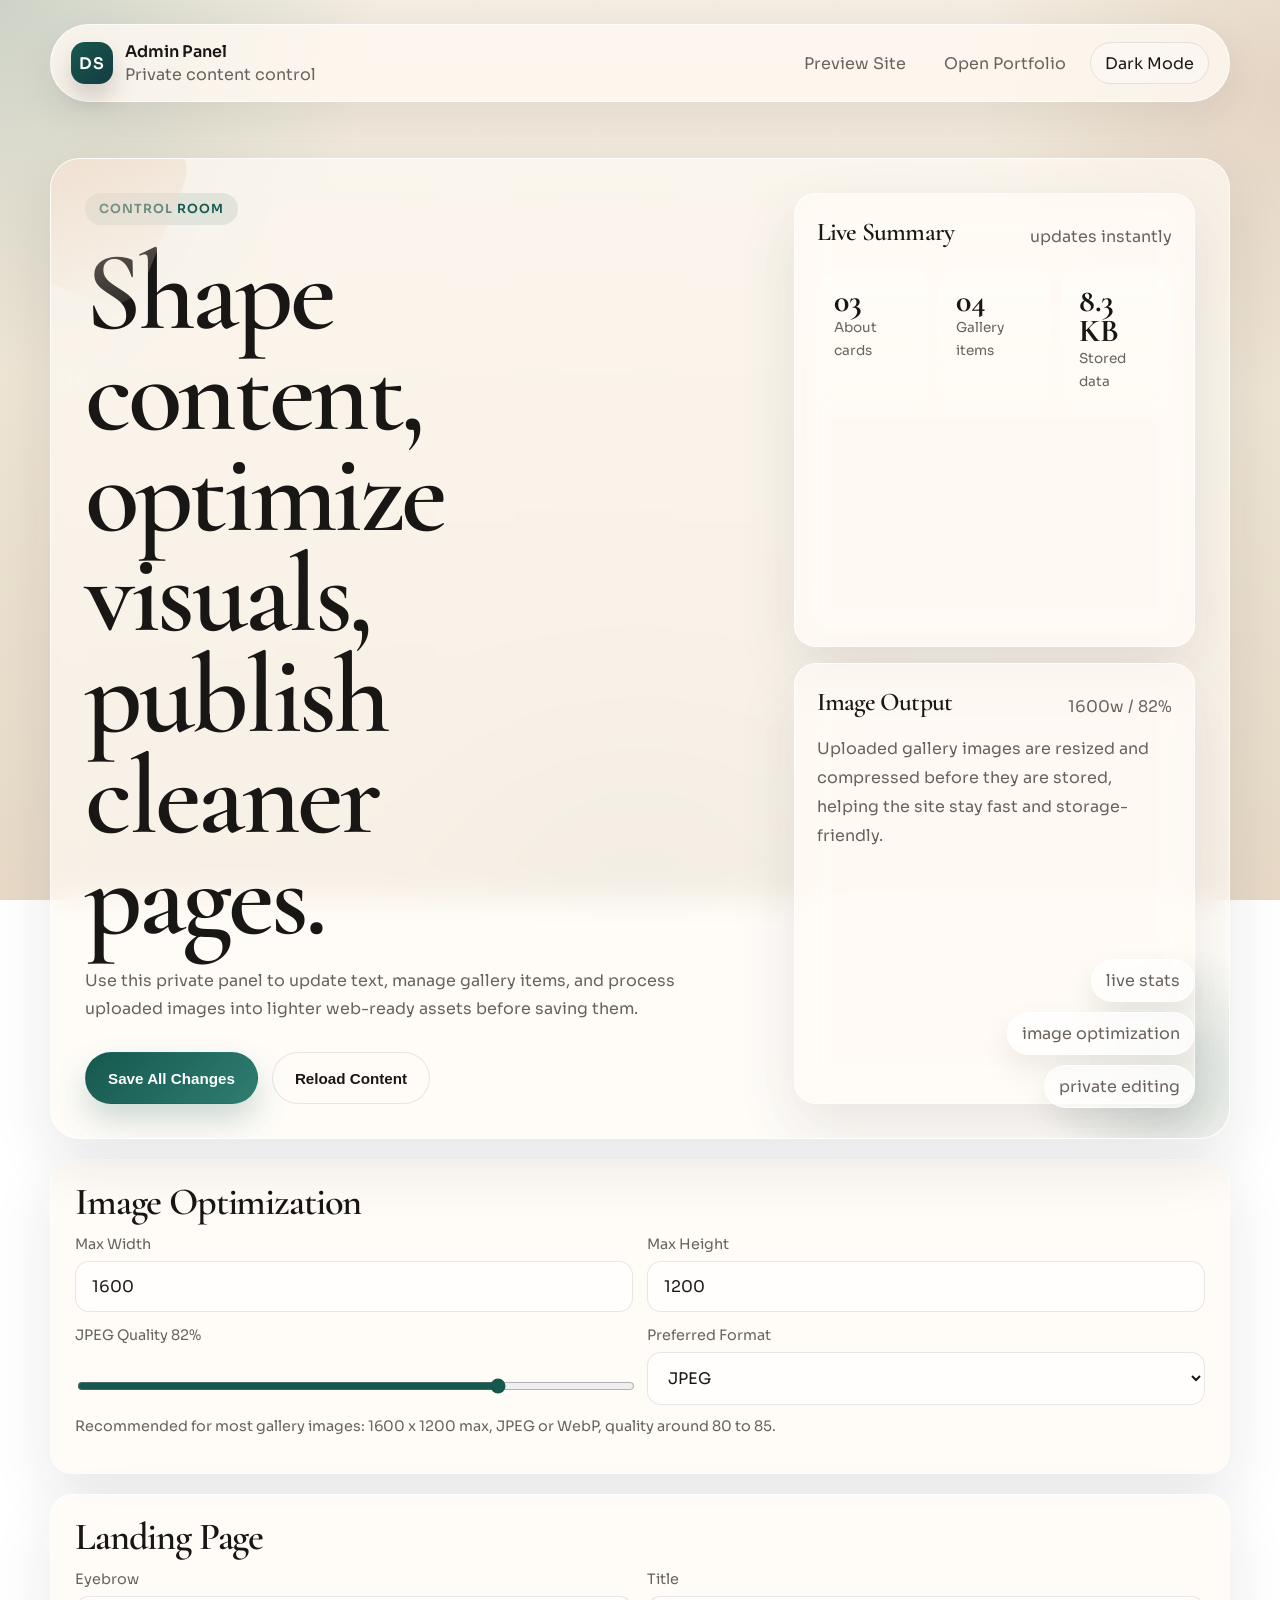
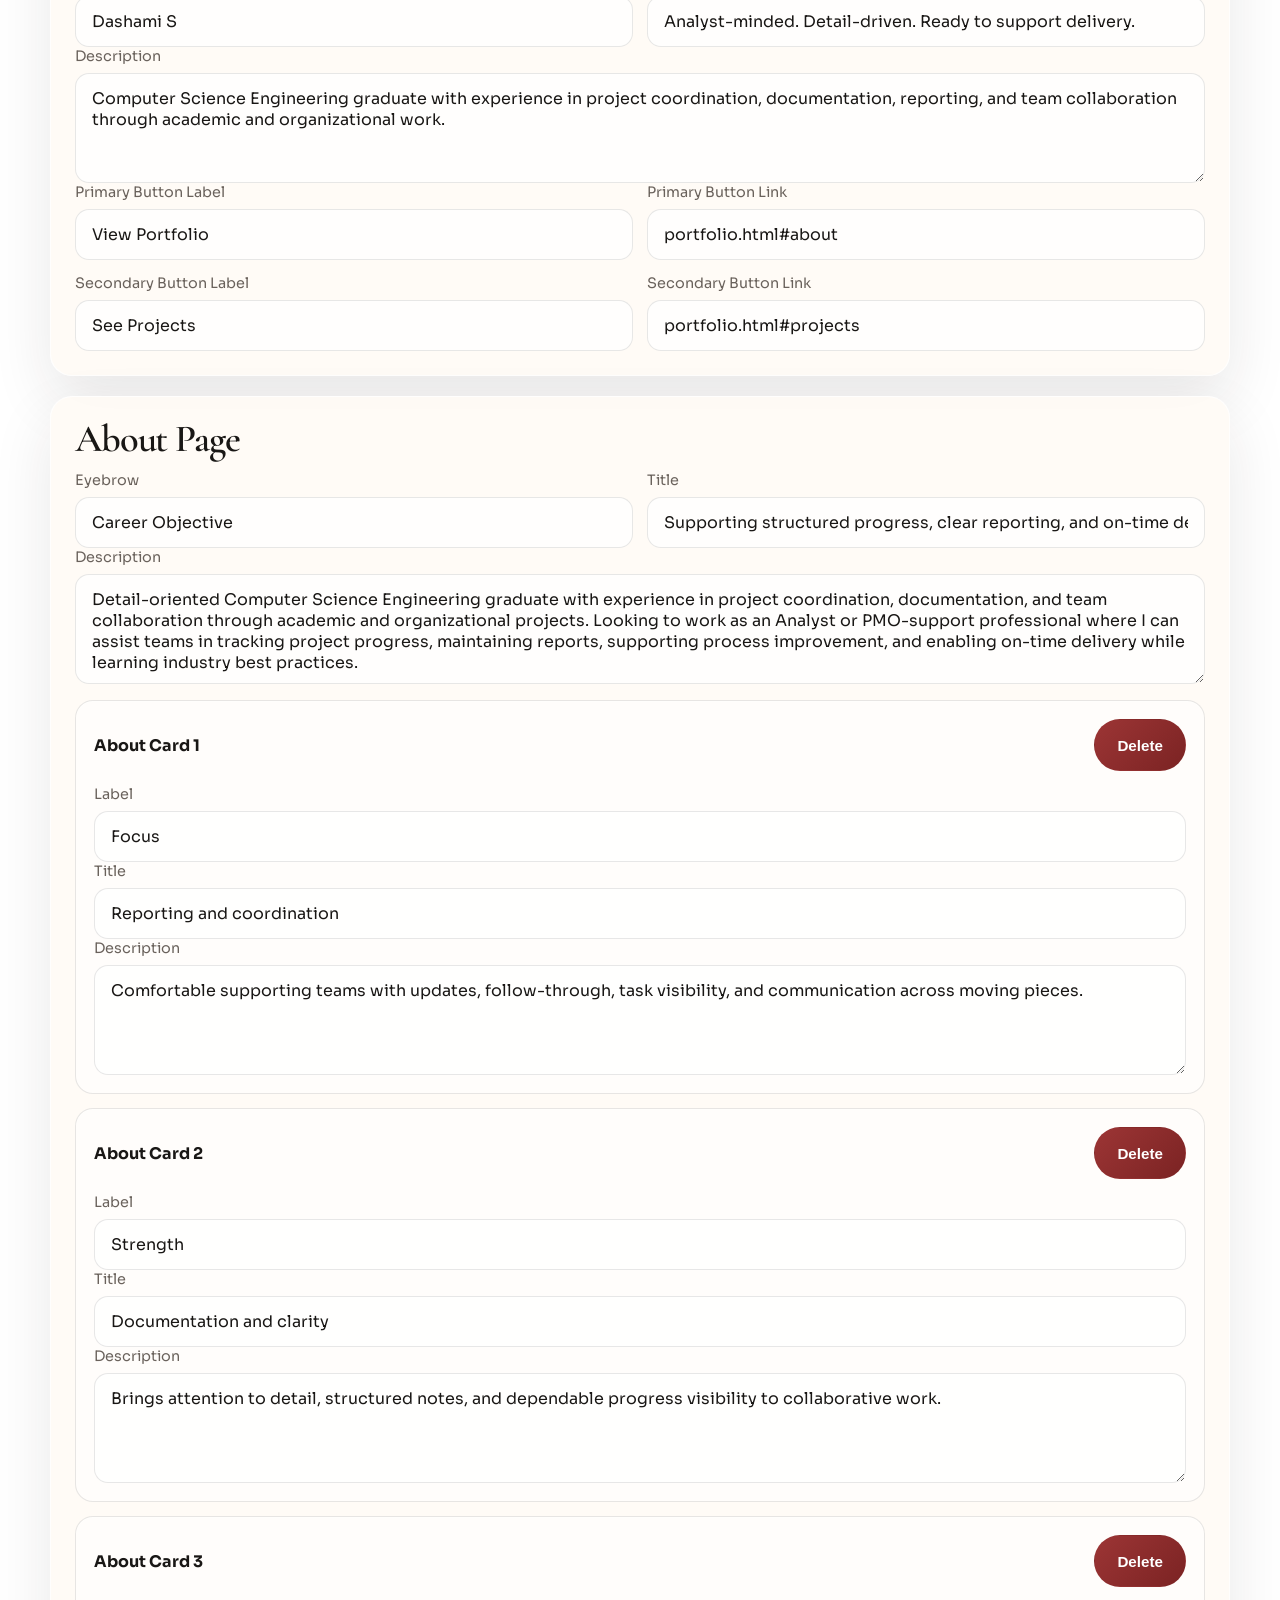
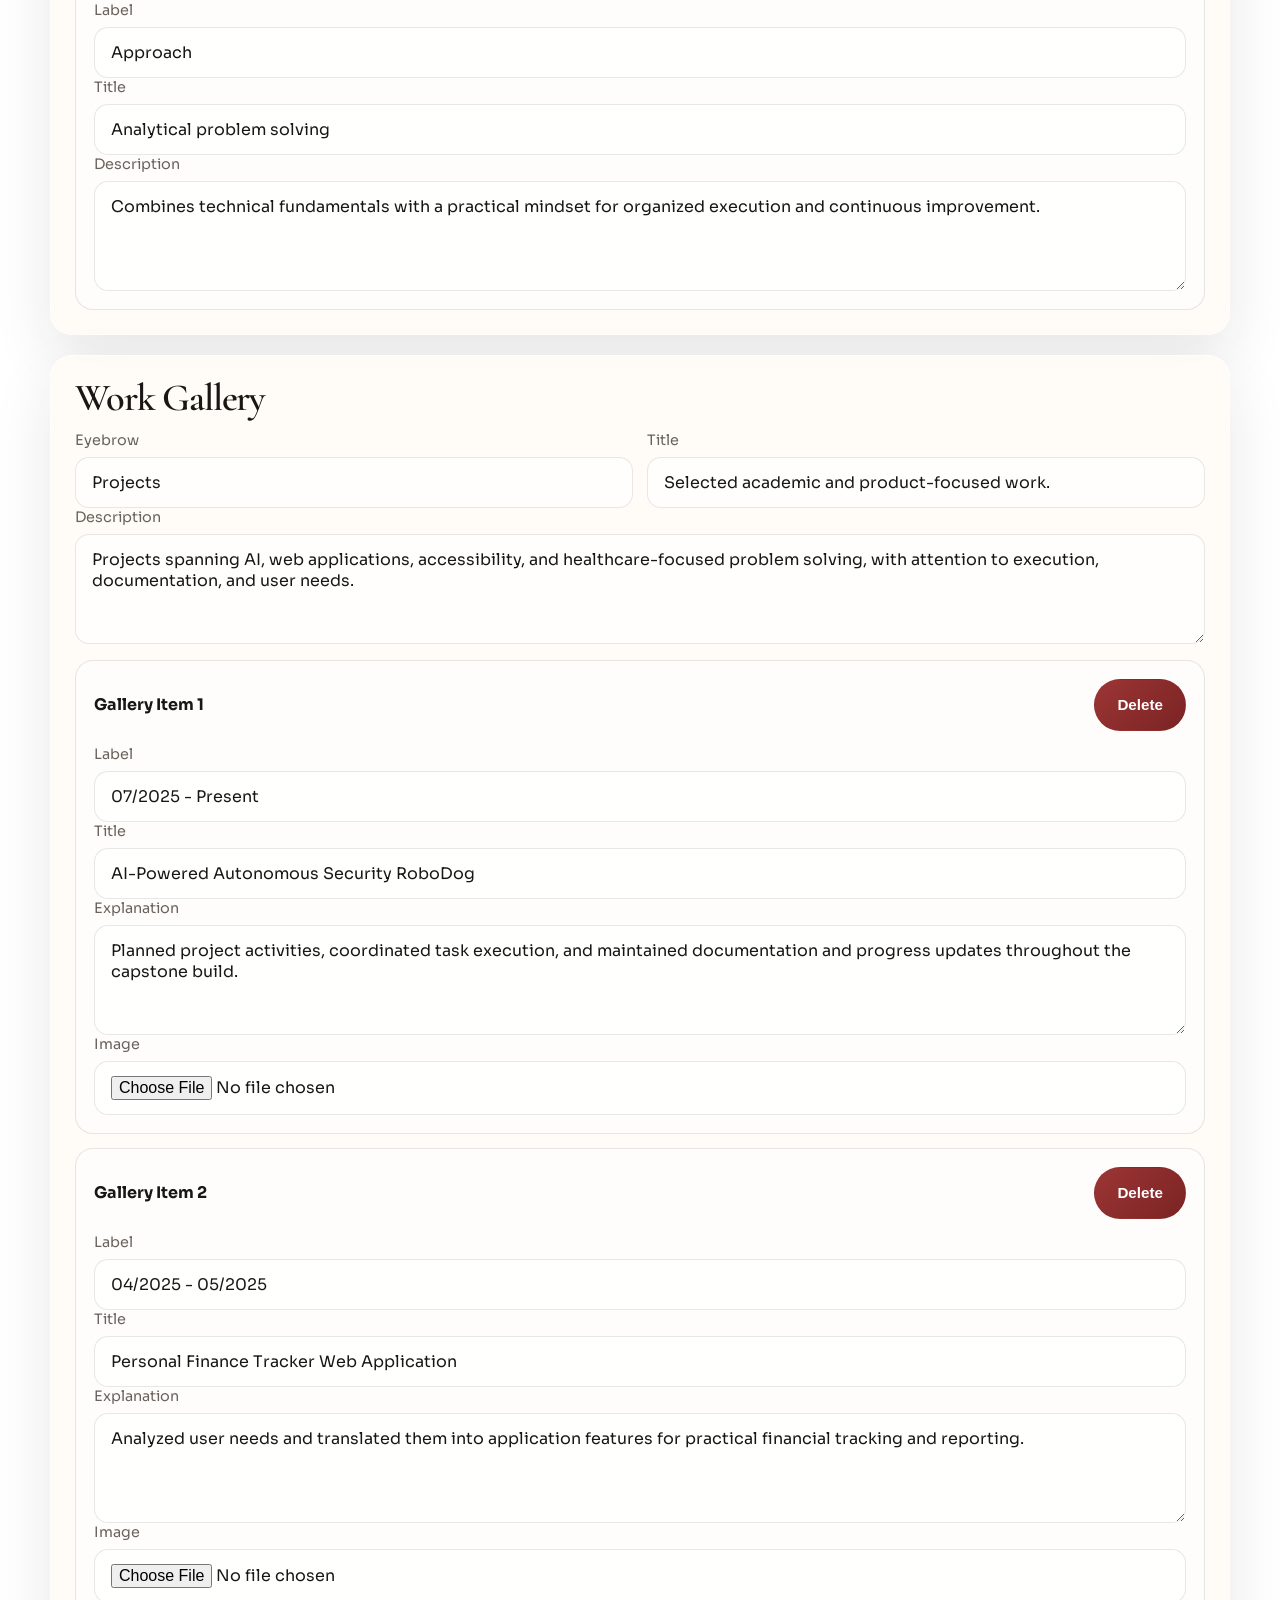
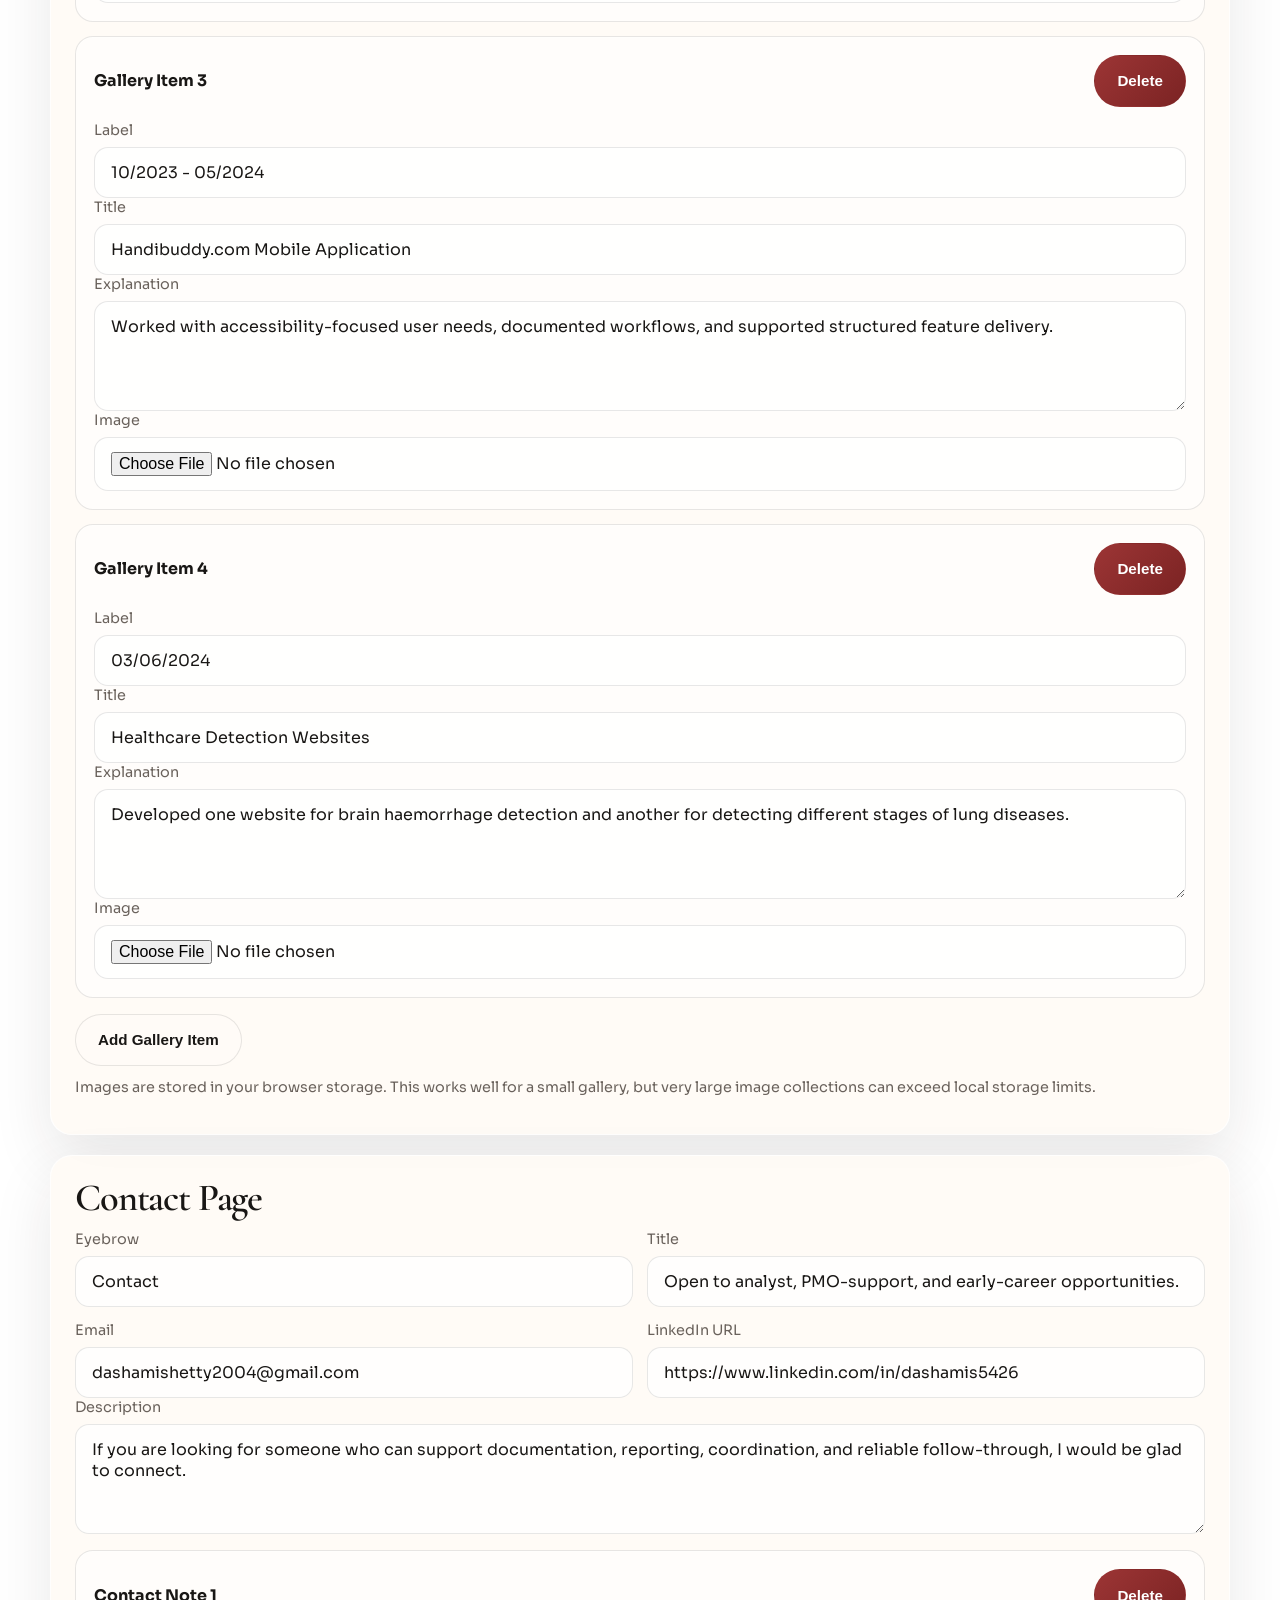
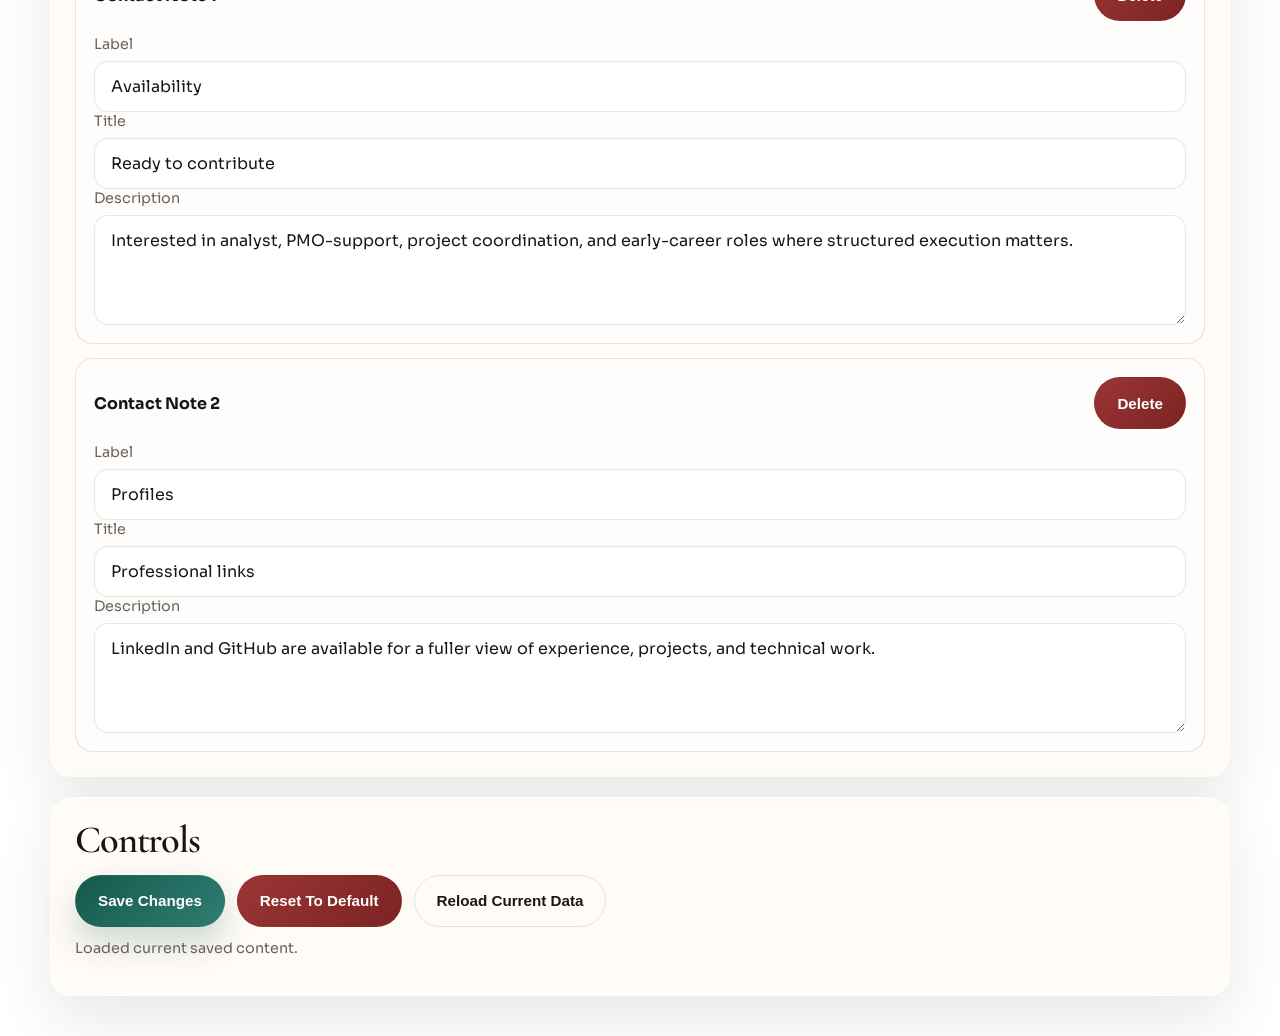
==== admin.html @ f622956e "update" ====
<!DOCTYPE html>
<html lang="en">
<head>
  <meta charset="UTF-8">
  <meta name="viewport" content="width=device-width, initial-scale=1.0">
  <title>Dashami S | Admin</title>
  <meta name="description" content="Hidden admin editor for portfolio content.">
  <link rel="stylesheet" href="styles.css">
</head>
<body>
  <div class="page-shell">
    <header class="topbar">
      <a class="brand" href="landingpage.html">
        <div class="brand-mark">DS</div>
        <div class="brand-copy">
          <strong>Admin Panel</strong>
          <span>Private content control</span>
        </div>
      </a>
      <div class="topbar-actions">
        <nav class="nav" aria-label="Admin actions">
          <a href="landingpage.html">Preview Site</a>
          <a href="portfolio.html">Open Portfolio</a>
        </nav>
        <button class="theme-toggle" type="button" data-theme-toggle>Dark Mode</button>
      </div>
    </header>

    <main class="admin-shell">
      <section class="hero admin-hero">
        <div class="hero-copy">
          <span class="eyebrow">Control Room</span>
          <h1>Shape content, optimize visuals, publish cleaner pages.</h1>
          <p>
            Use this private panel to update text, manage gallery items, and process uploaded images into lighter web-ready assets before saving them.
          </p>
          <div class="button-row">
            <button id="save-all-hero" class="button primary" type="button">Save All Changes</button>
            <button id="reload-all-hero" class="button secondary" type="button">Reload Content</button>
          </div>
        </div>

        <aside class="hero-side">
          <section class="panel">
            <div class="panel-title">
              <h3>Live Summary</h3>
              <span class="muted">updates instantly</span>
            </div>
            <div id="admin-stats" class="mini-stat-grid"></div>
          </section>

          <section class="panel">
            <div class="panel-title">
              <h3>Image Output</h3>
              <span class="muted" id="optimizer-mode-label">web-optimized</span>
            </div>
            <p>
              Uploaded gallery images are resized and compressed before they are stored, helping the site stay fast and storage-friendly.
            </p>
          </section>
        </aside>
        <div class="hero-orbit" aria-hidden="true">
          <div class="orbit-chip">live stats</div>
          <div class="orbit-chip">image optimization</div>
          <div class="orbit-chip">private editing</div>
        </div>
      </section>

      <section class="admin-card">
        <h2>Image Optimization</h2>
        <div class="admin-grid">
          <div class="field">
            <label for="image-max-width">Max Width</label>
            <input id="image-max-width" type="number" min="320" max="4000" step="10">
          </div>
          <div class="field">
            <label for="image-max-height">Max Height</label>
            <input id="image-max-height" type="number" min="320" max="4000" step="10">
          </div>
          <div class="field">
            <label for="image-quality">JPEG Quality <span id="image-quality-value">82%</span></label>
            <input id="image-quality" type="range" min="40" max="95" step="1">
          </div>
          <div class="field">
            <label for="image-format">Preferred Format</label>
            <select id="image-format" class="admin-select">
              <option value="image/jpeg">JPEG</option>
              <option value="image/webp">WebP</option>
              <option value="image/png">PNG</option>
            </select>
          </div>
        </div>
        <p class="admin-note">
          Recommended for most gallery images: 1600 x 1200 max, JPEG or WebP, quality around 80 to 85.
        </p>
      </section>

      <section class="admin-card">
        <h2>Landing Page</h2>
        <div class="admin-grid">
          <div class="field">
            <label for="landing-eyebrow-input">Eyebrow</label>
            <input id="landing-eyebrow-input" type="text">
          </div>
          <div class="field">
            <label for="landing-title-input">Title</label>
            <input id="landing-title-input" type="text">
          </div>
        </div>
        <div class="field">
          <label for="landing-description-input">Description</label>
          <textarea id="landing-description-input"></textarea>
        </div>
        <div class="admin-grid">
          <div class="field">
            <label for="landing-primary-label-input">Primary Button Label</label>
            <input id="landing-primary-label-input" type="text">
          </div>
          <div class="field">
            <label for="landing-primary-href-input">Primary Button Link</label>
            <input id="landing-primary-href-input" type="text">
          </div>
          <div class="field">
            <label for="landing-secondary-label-input">Secondary Button Label</label>
            <input id="landing-secondary-label-input" type="text">
          </div>
          <div class="field">
            <label for="landing-secondary-href-input">Secondary Button Link</label>
            <input id="landing-secondary-href-input" type="text">
          </div>
        </div>
      </section>

      <section class="admin-card">
        <h2>About Page</h2>
        <div class="admin-grid">
          <div class="field">
            <label for="about-eyebrow-input">Eyebrow</label>
            <input id="about-eyebrow-input" type="text">
          </div>
          <div class="field">
            <label for="about-title-input">Title</label>
            <input id="about-title-input" type="text">
          </div>
        </div>
        <div class="field">
          <label for="about-description-input">Description</label>
          <textarea id="about-description-input"></textarea>
        </div>
        <div id="about-cards-admin" class="item-list"></div>
      </section>

      <section class="admin-card">
        <h2>Work Gallery</h2>
        <div class="admin-grid">
          <div class="field">
            <label for="work-eyebrow-input">Eyebrow</label>
            <input id="work-eyebrow-input" type="text">
          </div>
          <div class="field">
            <label for="work-title-input">Title</label>
            <input id="work-title-input" type="text">
          </div>
        </div>
        <div class="field">
          <label for="work-description-input">Description</label>
          <textarea id="work-description-input"></textarea>
        </div>
        <div id="gallery-admin" class="item-list"></div>
        <div class="gallery-admin-actions">
          <button id="add-gallery-item" class="button secondary" type="button">Add Gallery Item</button>
        </div>
        <p class="admin-note">Images are stored in your browser storage. This works well for a small gallery, but very large image collections can exceed local storage limits.</p>
      </section>

      <section class="admin-card">
        <h2>Contact Page</h2>
        <div class="admin-grid">
          <div class="field">
            <label for="contact-eyebrow-input">Eyebrow</label>
            <input id="contact-eyebrow-input" type="text">
          </div>
          <div class="field">
            <label for="contact-title-input">Title</label>
            <input id="contact-title-input" type="text">
          </div>
          <div class="field">
            <label for="contact-email-input">Email</label>
            <input id="contact-email-input" type="text">
          </div>
          <div class="field">
            <label for="contact-linkedin-input">LinkedIn URL</label>
            <input id="contact-linkedin-input" type="text">
          </div>
        </div>
        <div class="field">
          <label for="contact-description-input">Description</label>
          <textarea id="contact-description-input"></textarea>
        </div>
        <div id="contact-notes-admin" class="item-list"></div>
      </section>

      <section class="admin-card">
        <h2>Controls</h2>
        <div class="admin-actions">
          <button id="save-all" class="button primary" type="button">Save Changes</button>
          <button id="reset-all" class="button danger" type="button">Reset To Default</button>
          <button id="reload-all" class="button ghost" type="button">Reload Current Data</button>
        </div>
        <p id="admin-status" class="admin-note">Changes stay in this browser and update the public pages immediately after saving.</p>
      </section>
    </main>
  </div>

  <script src="theme.js"></script>
  <script src="site-data.js"></script>
  <script src="admin.js"></script>
</body>
</html>
---- styles.css ----
@import url("https://fonts.googleapis.com/css2?family=Cormorant+Garamond:wght@500;600;700&family=Sora:wght@300;400;500;600&display=swap");

:root {
  --bg: #f3ecdf;
  --bg-soft: #e6d8c4;
  --panel: rgba(255, 251, 245, 0.68);
  --panel-strong: rgba(255, 251, 245, 0.9);
  --text: #191715;
  --muted: #6a625c;
  --line: rgba(25, 23, 21, 0.1);
  --accent: #16584e;
  --accent-soft: #d2e8e1;
  --accent-bright: #2f7d71;
  --warm: #9b5d34;
  --warm-soft: #ecd6c2;
  --shadow: 0 24px 60px rgba(37, 31, 25, 0.1);
  --radius-xl: 30px;
  --radius-lg: 22px;
  --radius-md: 16px;
  --max-width: 1180px;
  --hero-glow: rgba(31, 92, 82, 0.18);
  --hero-glow-2: rgba(155, 93, 52, 0.16);
  --topbar-bg: rgba(255, 249, 242, 0.8);
  --topbar-border: rgba(255, 255, 255, 0.75);
  --chip-bg: rgba(255, 255, 255, 0.72);
  --chip-border: rgba(255, 255, 255, 0.8);
  --grid-line: rgba(255, 255, 255, 0.08);
}

html[data-theme="dark"] {
  --bg: #0f1517;
  --bg-soft: #162126;
  --panel: rgba(17, 25, 30, 0.72);
  --panel-strong: rgba(15, 22, 27, 0.92);
  --text: #edf2ef;
  --muted: #9db0a7;
  --line: rgba(237, 242, 239, 0.1);
  --accent: #67d6be;
  --accent-soft: rgba(103, 214, 190, 0.14);
  --accent-bright: #8ae7d2;
  --warm: #ffb37f;
  --warm-soft: rgba(255, 179, 127, 0.14);
  --shadow: 0 28px 80px rgba(0, 0, 0, 0.34);
  --hero-glow: rgba(103, 214, 190, 0.14);
  --hero-glow-2: rgba(255, 179, 127, 0.12);
  --topbar-bg: rgba(11, 17, 20, 0.76);
  --topbar-border: rgba(255, 255, 255, 0.08);
  --chip-bg: rgba(18, 28, 32, 0.78);
  --chip-border: rgba(255, 255, 255, 0.08);
  --grid-line: rgba(255, 255, 255, 0.04);
}

* {
  box-sizing: border-box;
}

html {
  scroll-behavior: smooth;
}

body {
  margin: 0;
  min-height: 100vh;
  color: var(--text);
  font-family: "Sora", "Segoe UI", sans-serif;
  background:
    radial-gradient(circle at 0% 0%, var(--hero-glow), transparent 24%),
    radial-gradient(circle at 100% 10%, var(--hero-glow-2), transparent 20%),
    radial-gradient(circle at 50% 100%, rgba(22, 88, 78, 0.08), transparent 26%),
    linear-gradient(180deg, var(--bg) 0%, var(--bg-soft) 100%);
  background-attachment: fixed;
}

body::before {
  content: "";
  position: fixed;
  inset: 0;
  pointer-events: none;
  background:
    linear-gradient(rgba(255, 255, 255, 0.12), rgba(255, 255, 255, 0.12)),
    repeating-linear-gradient(
      90deg,
      transparent 0,
      transparent 118px,
      var(--grid-line) 118px,
      var(--grid-line) 119px
    );
  opacity: 0.35;
}

a {
  color: inherit;
  text-decoration: none;
}

img {
  display: block;
  max-width: 100%;
}

.page-shell {
  width: min(calc(100% - 32px), var(--max-width));
  margin: 0 auto;
  padding: 24px 0 40px;
}

.topbar {
  position: sticky;
  top: 18px;
  z-index: 20;
  display: flex;
  align-items: center;
  justify-content: space-between;
  gap: 16px;
  padding: 16px 20px;
  border: 1px solid var(--topbar-border);
  border-radius: 999px;
  background: var(--topbar-bg);
  backdrop-filter: blur(18px);
  box-shadow: 0 14px 40px rgba(32, 27, 23, 0.08);
}

.brand {
  display: flex;
  align-items: center;
  gap: 12px;
}

.brand-mark {
  width: 42px;
  height: 42px;
  display: grid;
  place-items: center;
  border-radius: 14px;
  background: linear-gradient(135deg, var(--accent), #163b42);
  color: #fff;
  font-weight: 600;
  letter-spacing: 0.04em;
  box-shadow: 0 14px 24px rgba(0, 0, 0, 0.16);
}

.brand-copy {
  display: grid;
  gap: 2px;
}

.brand-copy strong {
  font-weight: 600;
}

.brand-copy span,
.nav a,
.muted {
  color: var(--muted);
}

.nav {
  display: flex;
  flex-wrap: wrap;
  gap: 10px;
}

.nav a,
.button,
.card-link {
  transition: transform 0.25s ease, background-color 0.25s ease, border-color 0.25s ease, box-shadow 0.25s ease;
}

.nav a {
  padding: 10px 14px;
  border-radius: 999px;
}

.nav a:hover,
.nav a:focus-visible,
.nav a.active {
  color: var(--text);
  background: var(--accent-soft);
  transform: translateY(-1px);
}

.topbar-actions {
  display: flex;
  align-items: center;
  gap: 10px;
}

.theme-toggle {
  display: inline-flex;
  align-items: center;
  justify-content: center;
  min-width: 92px;
  min-height: 42px;
  padding: 0 14px;
  border-radius: 999px;
  border: 1px solid var(--line);
  background: rgba(255, 255, 255, 0.28);
  color: var(--text);
  font: inherit;
  cursor: pointer;
  transition: transform 0.25s ease, background-color 0.25s ease, border-color 0.25s ease;
}

.theme-toggle:hover,
.theme-toggle:focus-visible {
  transform: translateY(-1px);
  background: var(--accent-soft);
}

.hero,
.panel,
.stack-card,
.view-card,
.contact-card,
.note-card {
  border: 1px solid rgba(255, 255, 255, 0.78);
  background: var(--panel);
  backdrop-filter: blur(16px);
  box-shadow: var(--shadow);
}

.hero {
  position: relative;
  overflow: hidden;
  display: grid;
  grid-template-columns: minmax(0, 1.45fr) minmax(280px, 0.85fr);
  gap: 24px;
  margin-top: 28px;
  padding: 34px;
  border-radius: var(--radius-xl);
  isolation: isolate;
}

.hero::before {
  content: "";
  position: absolute;
  inset: auto -80px -70px auto;
  width: 260px;
  height: 260px;
  border-radius: 50%;
  background: radial-gradient(circle, var(--hero-glow), transparent 72%);
  pointer-events: none;
  animation: drift 10s ease-in-out infinite;
}

.hero::after {
  content: "";
  position: absolute;
  left: -60px;
  top: -50px;
  width: 180px;
  height: 180px;
  border-radius: 38px;
  transform: rotate(22deg);
  background: linear-gradient(135deg, var(--warm-soft), rgba(255, 255, 255, 0.08));
  opacity: 0.9;
  pointer-events: none;
  animation: drift 12s ease-in-out infinite reverse;
}

.eyebrow {
  display: inline-flex;
  align-items: center;
  gap: 8px;
  padding: 8px 14px;
  border-radius: 999px;
  background: rgba(31, 92, 82, 0.1);
  color: var(--accent);
  font-size: 0.78rem;
  font-weight: 600;
  letter-spacing: 0.08em;
  text-transform: uppercase;
}

h1,
h2,
h3 {
  margin: 0;
  font-family: "Cormorant Garamond", Georgia, serif;
  font-weight: 600;
  letter-spacing: -0.03em;
}

h1 {
  margin-top: 18px;
  font-size: clamp(3.6rem, 9vw, 7rem);
  line-height: 0.9;
  max-width: 8ch;
}

h2 {
  font-size: clamp(2rem, 3vw, 3rem);
  line-height: 0.95;
}

h3 {
  font-size: 1.6rem;
}

.hero-copy p,
.panel p,
.stack-card p,
.view-card p,
.contact-card p,
.note-card p,
li {
  color: var(--muted);
  line-height: 1.8;
}

.hero-copy p {
  max-width: 54ch;
  margin: 18px 0 0;
  font-size: 1rem;
}

.button-row,
.tag-row {
  display: flex;
  flex-wrap: wrap;
  gap: 14px;
}

.button-row {
  margin-top: 28px;
}

.button {
  display: inline-flex;
  align-items: center;
  justify-content: center;
  min-height: 52px;
  padding: 0 22px;
  border-radius: 999px;
  border: 1px solid transparent;
  font-size: 0.95rem;
  font-weight: 600;
}

.button:hover,
.button:focus-visible,
.card-link:hover,
.card-link:focus-visible {
  transform: translateY(-2px);
}

.button.primary {
  color: #fff;
  background: linear-gradient(135deg, var(--accent), var(--accent-bright));
  box-shadow: 0 16px 32px rgba(31, 92, 82, 0.22);
}

.button.secondary {
  color: var(--text);
  background: rgba(255, 255, 255, 0.12);
  border-color: var(--line);
}

.hero-side,
.stack,
.grid-3,
.grid-2 {
  display: grid;
  gap: 16px;
}

.panel,
.stack-card,
.view-card,
.contact-card,
.note-card {
  padding: 22px;
  border-radius: var(--radius-lg);
  position: relative;
  overflow: hidden;
}

.panel-title,
.section-head {
  display: flex;
  align-items: end;
  justify-content: space-between;
  gap: 16px;
  margin-bottom: 18px;
}

.list-clean {
  margin: 0;
  padding: 0;
  list-style: none;
  display: grid;
  gap: 10px;
}

.list-clean li,
.contact-line {
  padding: 12px 14px;
  border-radius: 14px;
  background: rgba(31, 92, 82, 0.08);
}

.section {
  margin-top: 24px;
}

.section-stack {
  display: grid;
  gap: 28px;
  margin-top: 28px;
}

.page-section {
  display: grid;
  gap: 24px;
}

.section-intro {
  display: grid;
  gap: 12px;
  max-width: 62ch;
}

.section-intro p {
  margin: 0;
  color: var(--muted);
  line-height: 1.8;
}

.detail-panel h3,
.contact-card h3 {
  margin-top: 8px;
}

.meta-chip-row {
  display: flex;
  flex-wrap: wrap;
  gap: 10px;
  margin-top: 16px;
}

.meta-chip,
.project-meta,
.date-chip {
  display: inline-flex;
  align-items: center;
  width: fit-content;
  padding: 8px 12px;
  border-radius: 999px;
  background: rgba(255, 255, 255, 0.14);
  border: 1px solid var(--line);
  color: var(--muted);
  font-size: 0.85rem;
}

.skill-pill {
  display: inline-flex;
  align-items: center;
  padding: 9px 12px;
  border-radius: 999px;
  background: rgba(255, 255, 255, 0.14);
  border: 1px solid var(--line);
  color: var(--text);
  font-size: 0.88rem;
}

.tag-cloud {
  display: flex;
  flex-wrap: wrap;
  gap: 10px;
  margin-top: 14px;
}

.skill-group-grid {
  display: grid;
  gap: 14px;
  margin-top: 14px;
}

.skill-group-card {
  padding: 18px;
  border-radius: 18px;
  background: rgba(255, 255, 255, 0.08);
  border: 1px solid var(--line);
}

.skill-group-card strong {
  display: block;
  margin-bottom: 12px;
  font-size: 1rem;
}

.full-span {
  grid-column: 1 / -1;
}

.timeline-list {
  display: grid;
  gap: 16px;
}

.timeline-card {
  padding: 22px;
  border-radius: var(--radius-lg);
  border: 1px solid rgba(255, 255, 255, 0.78);
  background: var(--panel);
  backdrop-filter: blur(16px);
  box-shadow: var(--shadow);
}

.timeline-head,
.list-block-top {
  display: flex;
  align-items: flex-start;
  justify-content: space-between;
  gap: 14px;
  margin-bottom: 14px;
}

.timeline-meta {
  margin: 6px 0 0;
  color: var(--muted);
  line-height: 1.7;
}

.bullet-stack {
  display: grid;
  gap: 10px;
  margin: 0;
  padding-left: 18px;
}

.bullet-stack.compact {
  margin-top: 14px;
}

.bullet-stack li {
  color: var(--muted);
  line-height: 1.75;
}

.list-blocks {
  display: grid;
  gap: 14px;
  margin-top: 14px;
}

.list-block {
  padding: 16px;
  border-radius: 18px;
  background: rgba(255, 255, 255, 0.08);
  border: 1px solid var(--line);
}

.list-block p {
  margin: 8px 0 0;
}

.contact-stack {
  display: grid;
  gap: 12px;
  margin-top: 18px;
}

.profile-link {
  display: flex;
  align-items: center;
  min-height: 48px;
  padding: 0 14px;
  border-radius: 14px;
  background: rgba(255, 255, 255, 0.12);
  border: 1px solid var(--line);
}

.profile-link.static {
  color: var(--muted);
}

.grid-3 {
  grid-template-columns: repeat(3, minmax(0, 1fr));
}

.grid-2 {
  grid-template-columns: repeat(2, minmax(0, 1fr));
}

.view-card {
  min-height: 260px;
  display: flex;
  flex-direction: column;
  justify-content: space-between;
}

.view-card::before,
.stack-card::before,
.note-card::before {
  content: "";
  position: absolute;
  inset: 0 auto auto 0;
  width: 100%;
  height: 4px;
  background: linear-gradient(90deg, rgba(22, 88, 78, 0.9), rgba(236, 214, 194, 0.1));
  opacity: 0.9;
}

.accent-2::before {
  background: linear-gradient(90deg, rgba(155, 93, 52, 0.9), rgba(236, 214, 194, 0.1));
}

.accent-3::before {
  background: linear-gradient(90deg, rgba(80, 93, 142, 0.9), rgba(236, 214, 194, 0.1));
}

.view-card em,
.stack-card em,
.note-card em {
  color: var(--warm);
  font-style: normal;
  font-size: 0.8rem;
  text-transform: uppercase;
  letter-spacing: 0.08em;
}

.card-link {
  display: inline-flex;
  align-items: center;
  gap: 8px;
  width: fit-content;
  margin-top: 18px;
  padding: 10px 14px;
  border-radius: 999px;
  border: 1px solid var(--line);
  background: rgba(255, 255, 255, 0.6);
}

.reveal-card {
  animation: rise 0.8s ease both;
}

.mini-stat-grid {
  display: grid;
  grid-template-columns: repeat(3, minmax(0, 1fr));
  gap: 12px;
  margin-top: 22px;
}

.mini-stat {
  padding: 16px;
  border-radius: 18px;
  background: linear-gradient(180deg, rgba(255, 255, 255, 0.36), rgba(255, 255, 255, 0.1));
  border: 1px solid rgba(255, 255, 255, 0.22);
}

.mini-stat strong {
  display: block;
  font-family: "Cormorant Garamond", Georgia, serif;
  font-size: 2rem;
  line-height: 0.95;
}

.mini-stat span {
  color: var(--muted);
  font-size: 0.85rem;
  line-height: 1.6;
}

.hero-orbit {
  position: absolute;
  right: 34px;
  bottom: 30px;
  display: grid;
  gap: 10px;
  z-index: 1;
}

.orbit-chip {
  width: fit-content;
  margin-left: auto;
  padding: 10px 14px;
  border-radius: 999px;
  background: var(--chip-bg);
  border: 1px solid var(--chip-border);
  color: var(--muted);
  box-shadow: 0 14px 30px rgba(28, 22, 20, 0.08);
  animation: floatChip 6s ease-in-out infinite;
}

.orbit-chip:nth-child(2) {
  animation-delay: 1.2s;
}

.orbit-chip:nth-child(3) {
  animation-delay: 2.4s;
}

.stat-line {
  display: grid;
  gap: 8px;
}

.stat-line strong {
  font-size: 1.8rem;
  font-family: "Cormorant Garamond", Georgia, serif;
  font-weight: 600;
}

.footer {
  padding: 22px 0 6px;
  color: var(--muted);
  text-align: center;
  font-size: 0.92rem;
}

.gallery-card .gallery-image-wrap {
  margin: 14px 0 16px;
  border-radius: 18px;
  overflow: hidden;
  background: rgba(31, 92, 82, 0.08);
  aspect-ratio: 16 / 10;
  box-shadow: inset 0 0 0 1px rgba(255, 255, 255, 0.5);
}

.gallery-card .gallery-image {
  width: 100%;
  height: 100%;
  object-fit: cover;
  transition: transform 0.5s ease;
}

.gallery-card:hover .gallery-image {
  transform: scale(1.04);
}

.moving-line {
  position: relative;
  overflow: hidden;
  margin-top: 20px;
  padding: 12px 0;
  border-top: 1px solid var(--line);
  border-bottom: 1px solid var(--line);
}

.moving-line-track {
  display: flex;
  width: max-content;
  gap: 14px;
  animation: marquee 18s linear infinite;
}

.moving-pill {
  padding: 10px 14px;
  border-radius: 999px;
  background: rgba(255, 255, 255, 0.14);
  border: 1px solid var(--line);
  color: var(--muted);
  white-space: nowrap;
}

.divider {
  width: 100%;
  height: 1px;
  background: linear-gradient(90deg, transparent, var(--line), transparent);
  margin: 6px 0;
}

.admin-shell {
  display: grid;
  gap: 20px;
  margin-top: 28px;
}

.admin-card {
  padding: 24px;
  border-radius: var(--radius-lg);
  border: 1px solid rgba(255, 255, 255, 0.78);
  background: var(--panel-strong);
  box-shadow: var(--shadow);
}

.admin-hero {
  min-height: 420px;
}

.admin-card h2 {
  margin-bottom: 14px;
}

.admin-grid {
  display: grid;
  grid-template-columns: repeat(2, minmax(0, 1fr));
  gap: 14px;
}

.admin-grid.single {
  grid-template-columns: 1fr;
}

.field {
  display: grid;
  gap: 8px;
}

.field label {
  font-size: 0.9rem;
  color: var(--muted);
}

.field input,
.field textarea,
.admin-select {
  width: 100%;
  padding: 14px 16px;
  border: 1px solid var(--line);
  border-radius: 14px;
  background: rgba(255, 255, 255, 0.8);
  color: var(--text);
  font: inherit;
}

.field textarea {
  min-height: 110px;
  resize: vertical;
}

.field input[type="range"] {
  padding: 0;
  accent-color: var(--accent);
  background: transparent;
}

.admin-actions,
.gallery-admin-actions {
  display: flex;
  flex-wrap: wrap;
  gap: 12px;
  margin-top: 16px;
}

.item-list {
  display: grid;
  gap: 14px;
  margin-top: 16px;
}

.item-editor {
  padding: 18px;
  border: 1px solid var(--line);
  border-radius: 18px;
  background: rgba(255, 255, 255, 0.52);
  box-shadow: inset 0 1px 0 rgba(255, 255, 255, 0.32);
}

.item-editor-head {
  display: flex;
  align-items: center;
  justify-content: space-between;
  gap: 12px;
  margin-bottom: 14px;
}

.item-editor-head strong {
  font-size: 1rem;
}

.button.danger {
  color: #fff;
  background: linear-gradient(135deg, #9c3535, #7b2323);
}

.button.ghost {
  color: var(--text);
  background: transparent;
  border-color: var(--line);
}

.admin-note {
  margin-top: 12px;
  font-size: 0.9rem;
  color: var(--muted);
}

@keyframes drift {
  0%, 100% { transform: translateY(0) rotate(0deg); }
  50% { transform: translateY(-10px) rotate(4deg); }
}

@keyframes floatChip {
  0%, 100% { transform: translateX(0) translateY(0); }
  50% { transform: translateX(-8px) translateY(-6px); }
}

@keyframes marquee {
  from { transform: translateX(0); }
  to { transform: translateX(-50%); }
}

@keyframes rise {
  from {
    opacity: 0;
    transform: translateY(24px);
  }
  to {
    opacity: 1;
    transform: translateY(0);
  }
}

@media (max-width: 980px) {
  .hero,
  .grid-3,
  .grid-2,
  .admin-grid,
  .mini-stat-grid {
    grid-template-columns: 1fr;
  }

  .hero-orbit {
    position: static;
    margin-top: 18px;
  }

  .timeline-head,
  .list-block-top {
    flex-direction: column;
  }
}

@media (max-width: 720px) {
  .page-shell {
    width: min(calc(100% - 20px), var(--max-width));
    padding-top: 16px;
  }

  .topbar {
    flex-direction: column;
    align-items: flex-start;
    border-radius: 28px;
  }

  .topbar-actions {
    width: 100%;
    justify-content: space-between;
  }

  .hero {
    padding: 24px;
  }

  h1 {
    max-width: none;
  }

  .panel-title,
  .section-head {
    flex-direction: column;
    align-items: flex-start;
  }
}
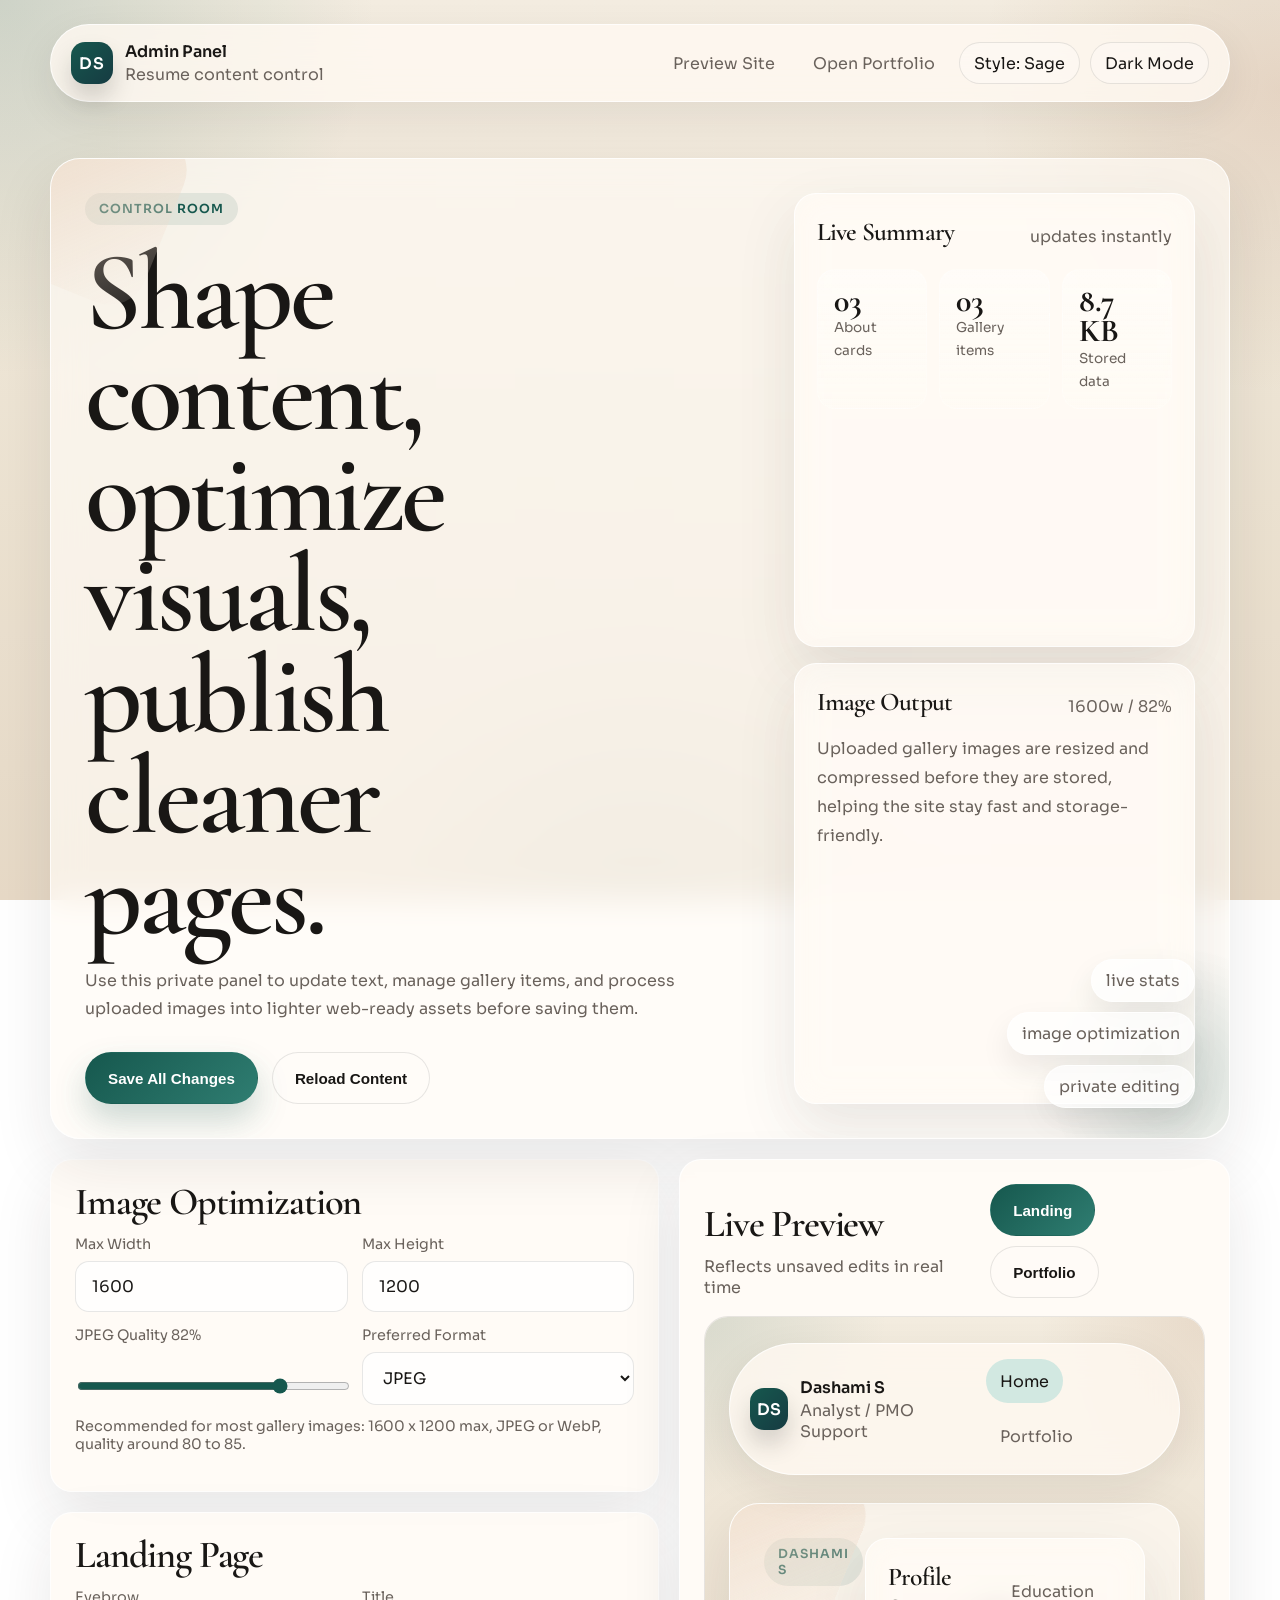
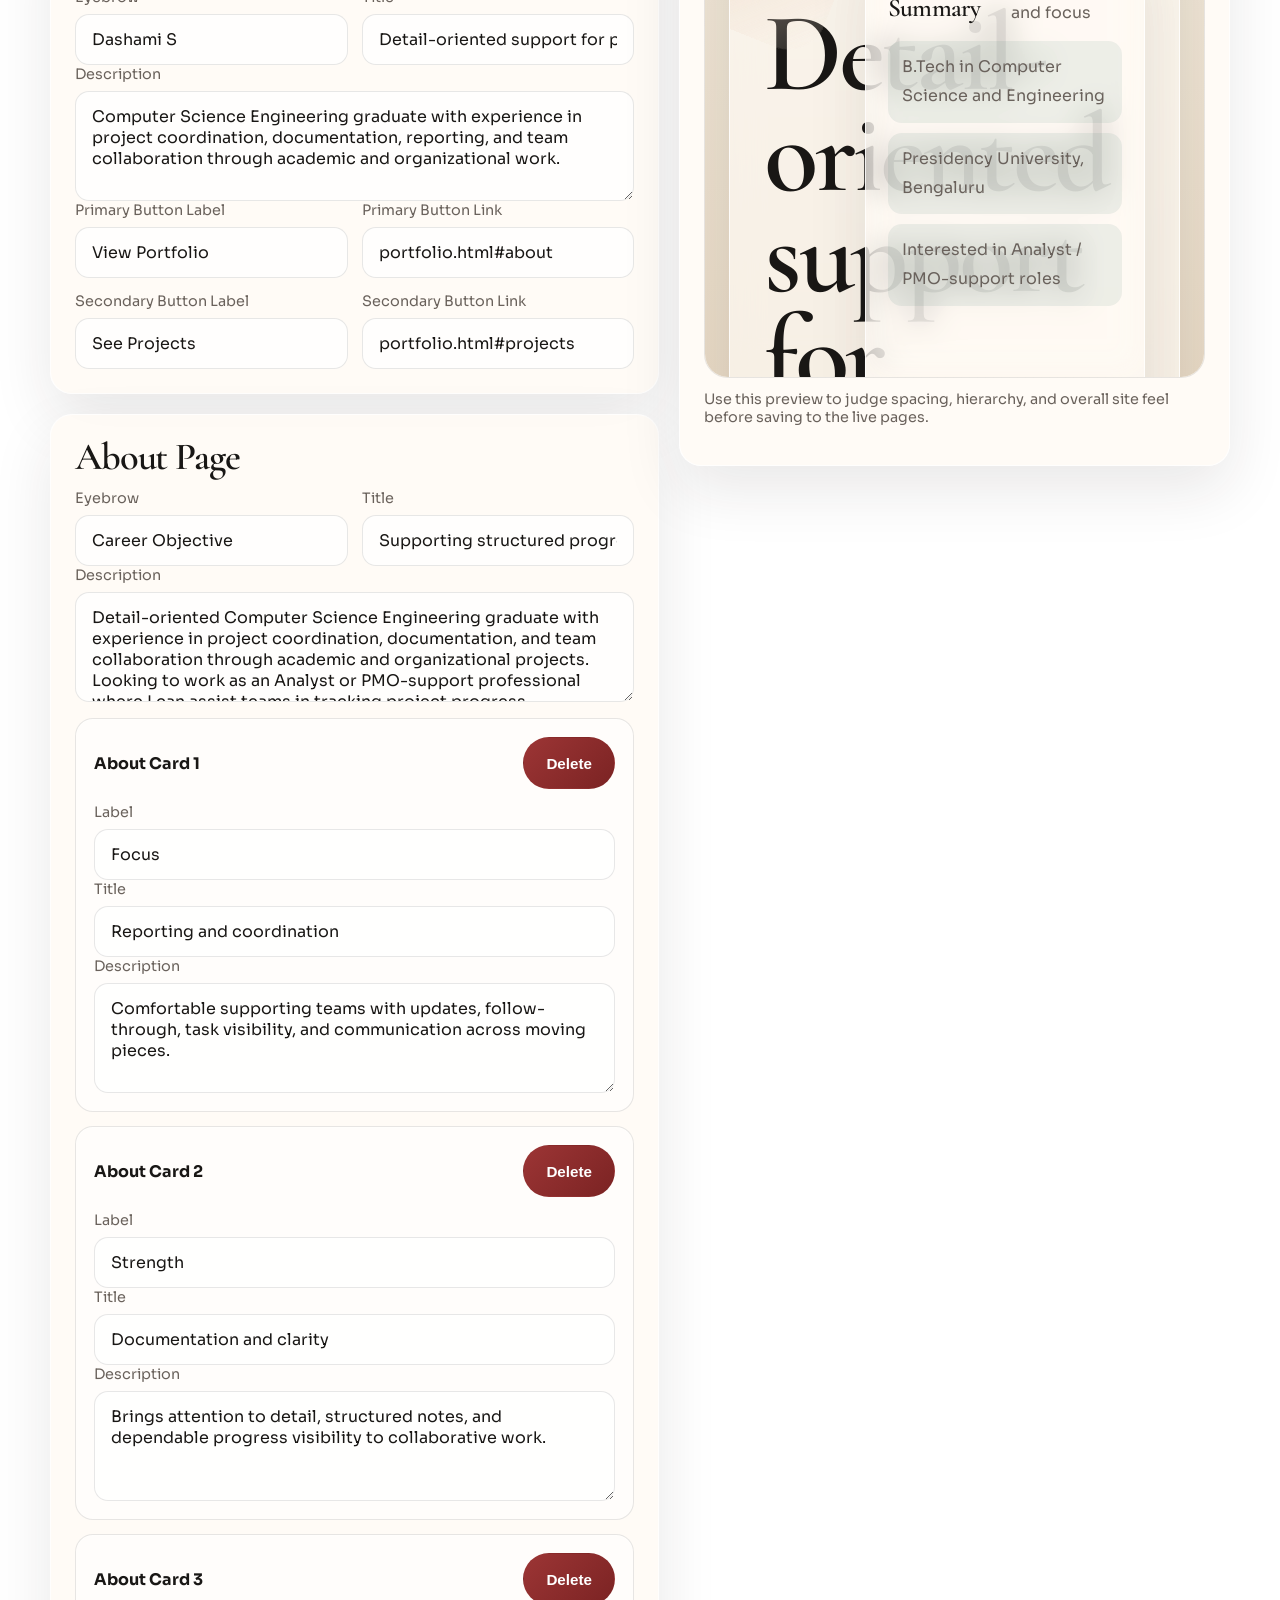
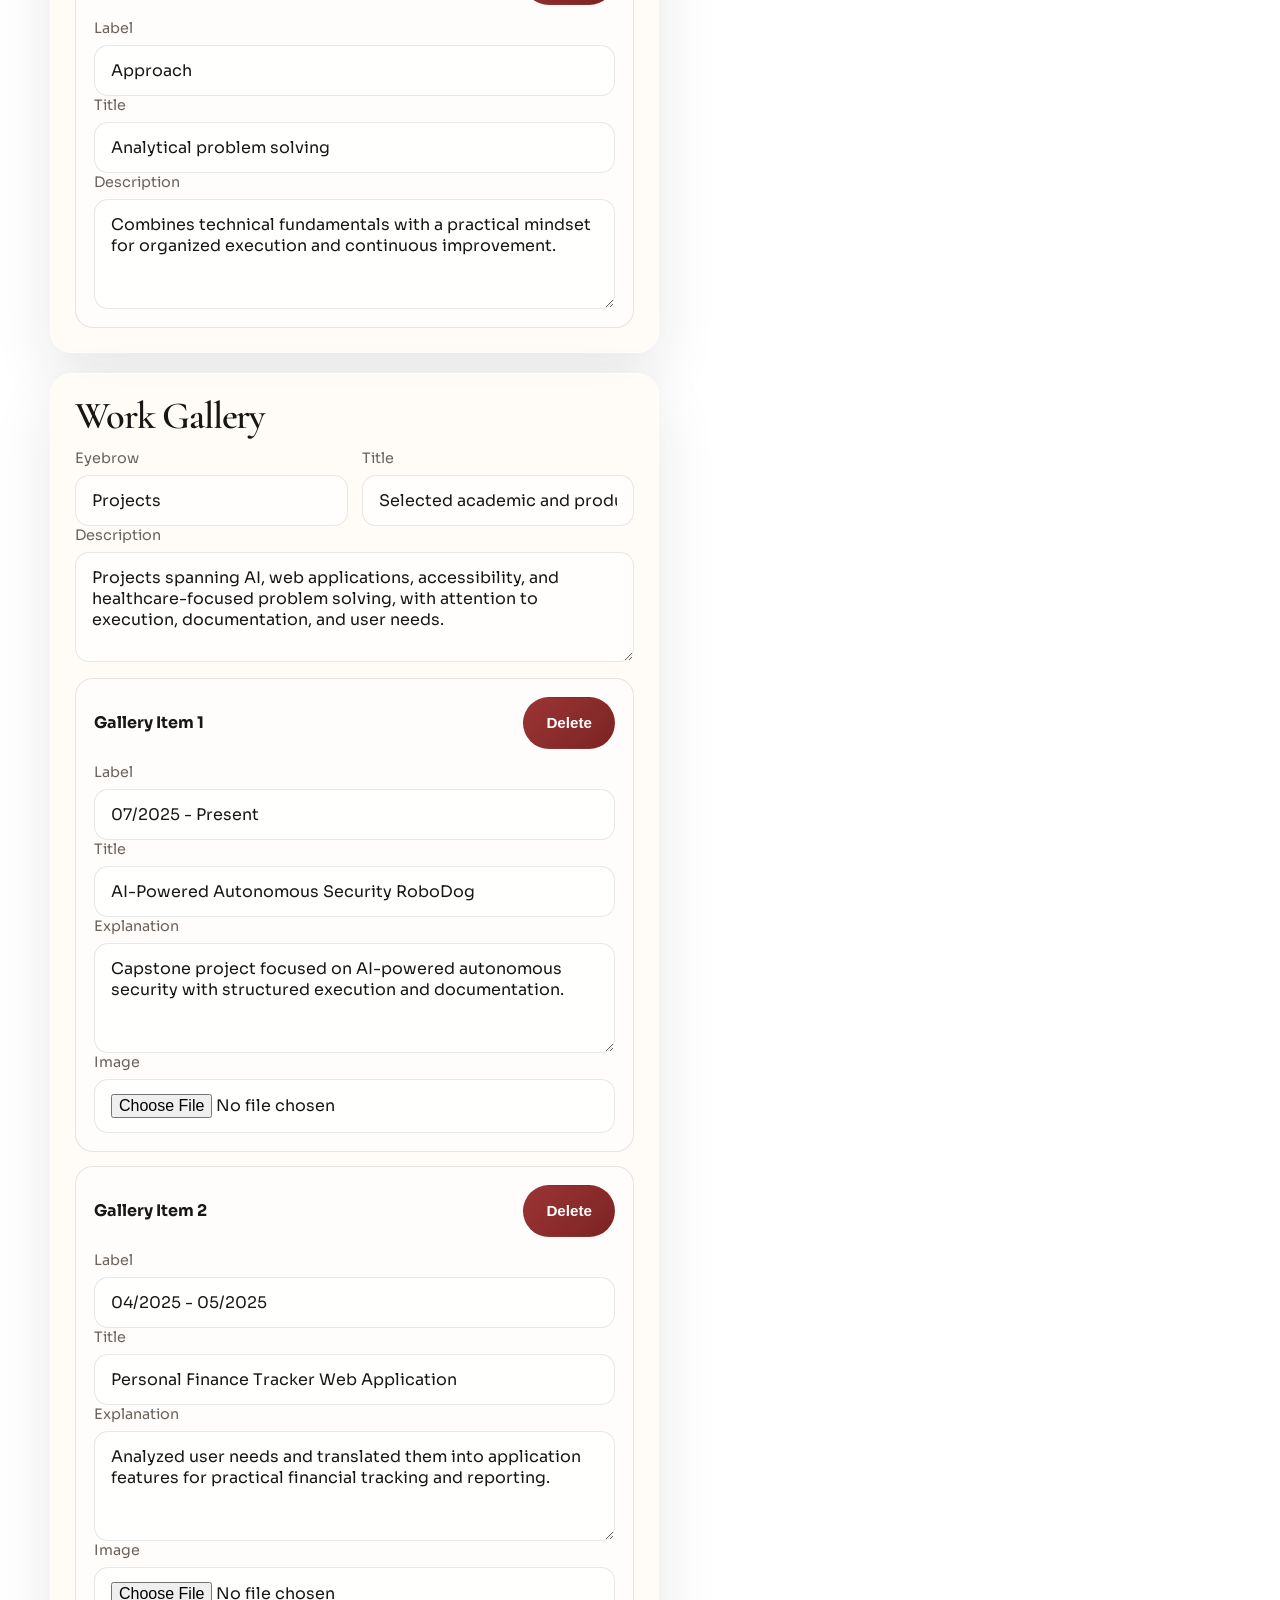
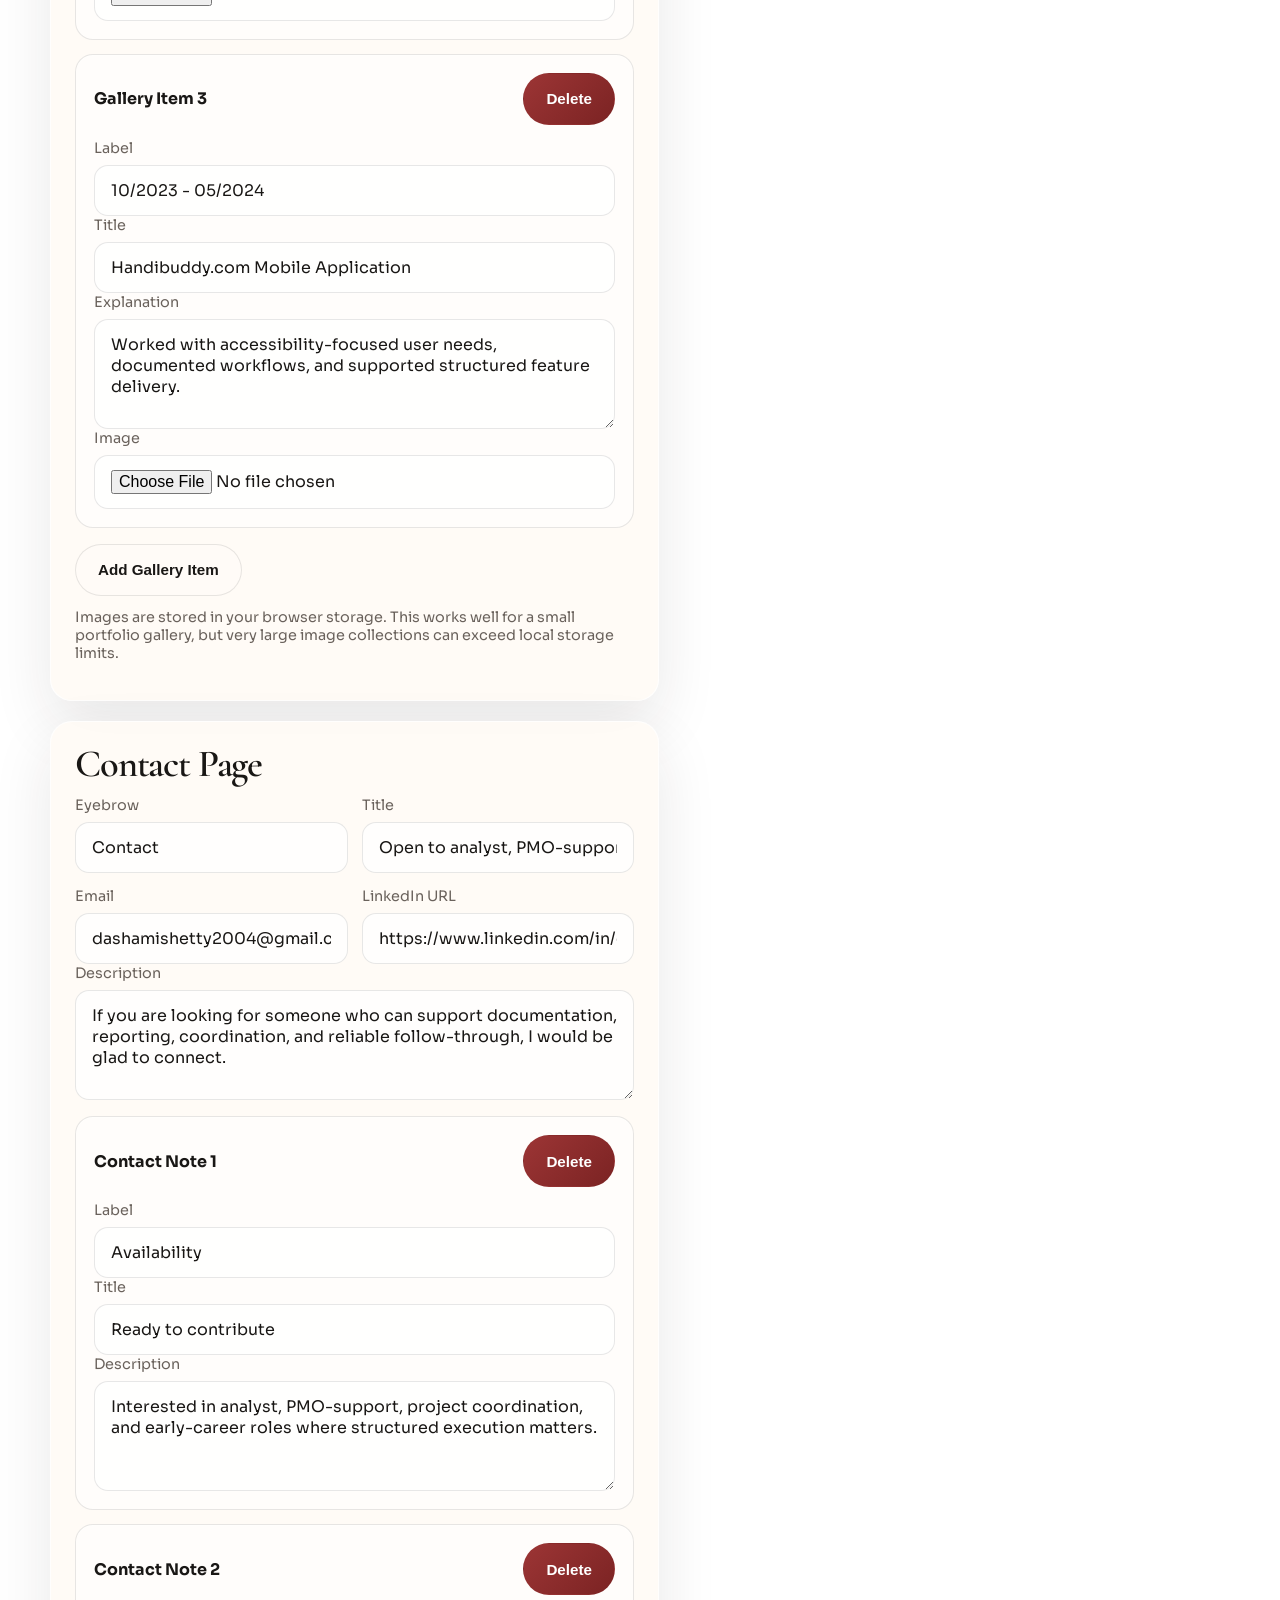
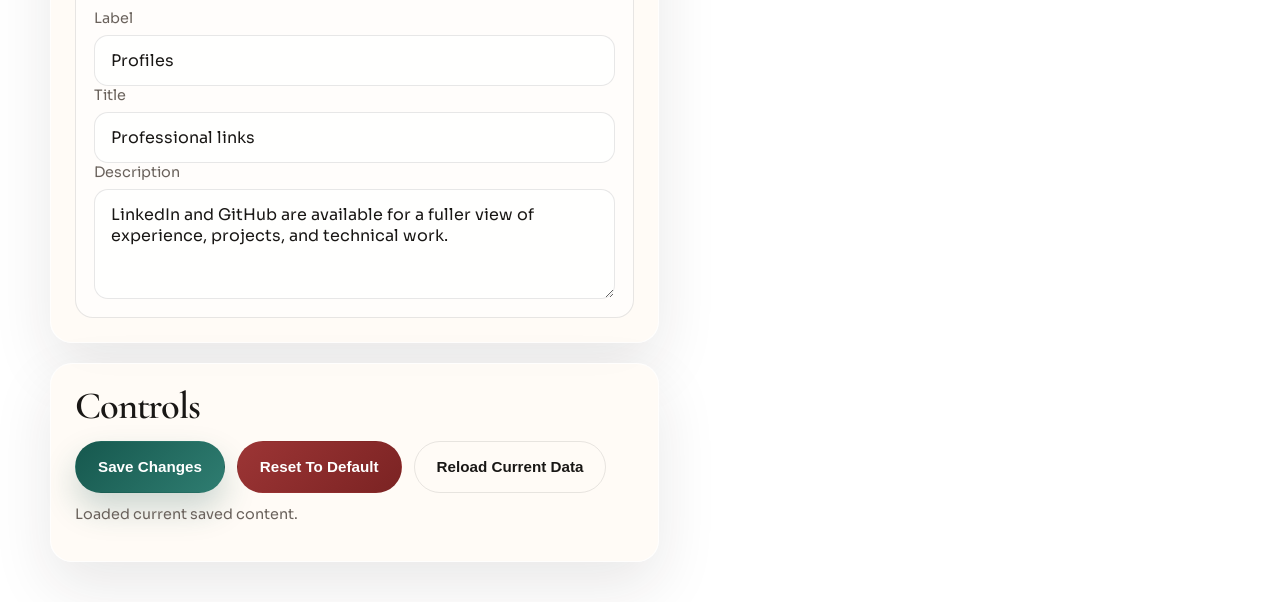
==== commit 333e2eb2: "update." ====
--- a/admin.html
+++ b/admin.html
@@ -2,7 +2,8 @@
 <html lang="en">
 <head>
   <meta charset="UTF-8">
-  <meta name="viewport" content="width=device-width, initial-scale=1.0">
+  <meta name="viewport" content="width=device-width, initial-scale=1, viewport-fit=cover">
+  <meta name="theme-color" content="#16584e">
   <title>Dashami S | Admin</title>
   <meta name="description" content="Hidden admin editor for portfolio content.">
   <link rel="stylesheet" href="styles.css">
@@ -14,7 +15,7 @@
         <div class="brand-mark">DS</div>
         <div class="brand-copy">
           <strong>Admin Panel</strong>
-          <span>Private content control</span>
+          <span>Resume content control</span>
         </div>
       </a>
       <div class="topbar-actions">
@@ -22,6 +23,7 @@
           <a href="landingpage.html">Preview Site</a>
           <a href="portfolio.html">Open Portfolio</a>
         </nav>
+        <button class="theme-style-toggle" type="button" data-theme-style-toggle>Style: Sage</button>
         <button class="theme-toggle" type="button" data-theme-toggle>Dark Mode</button>
       </div>
     </header>
@@ -66,154 +68,183 @@
         </div>
       </section>
 
-      <section class="admin-card">
-        <h2>Image Optimization</h2>
-        <div class="admin-grid">
-          <div class="field">
-            <label for="image-max-width">Max Width</label>
-            <input id="image-max-width" type="number" min="320" max="4000" step="10">
-          </div>
-          <div class="field">
-            <label for="image-max-height">Max Height</label>
-            <input id="image-max-height" type="number" min="320" max="4000" step="10">
-          </div>
-          <div class="field">
-            <label for="image-quality">JPEG Quality <span id="image-quality-value">82%</span></label>
-            <input id="image-quality" type="range" min="40" max="95" step="1">
-          </div>
-          <div class="field">
-            <label for="image-format">Preferred Format</label>
-            <select id="image-format" class="admin-select">
-              <option value="image/jpeg">JPEG</option>
-              <option value="image/webp">WebP</option>
-              <option value="image/png">PNG</option>
-            </select>
-          </div>
-        </div>
-        <p class="admin-note">
-          Recommended for most gallery images: 1600 x 1200 max, JPEG or WebP, quality around 80 to 85.
-        </p>
-      </section>
-
-      <section class="admin-card">
-        <h2>Landing Page</h2>
-        <div class="admin-grid">
-          <div class="field">
-            <label for="landing-eyebrow-input">Eyebrow</label>
-            <input id="landing-eyebrow-input" type="text">
-          </div>
-          <div class="field">
-            <label for="landing-title-input">Title</label>
-            <input id="landing-title-input" type="text">
-          </div>
-        </div>
-        <div class="field">
-          <label for="landing-description-input">Description</label>
-          <textarea id="landing-description-input"></textarea>
-        </div>
-        <div class="admin-grid">
-          <div class="field">
-            <label for="landing-primary-label-input">Primary Button Label</label>
-            <input id="landing-primary-label-input" type="text">
-          </div>
-          <div class="field">
-            <label for="landing-primary-href-input">Primary Button Link</label>
-            <input id="landing-primary-href-input" type="text">
-          </div>
-          <div class="field">
-            <label for="landing-secondary-label-input">Secondary Button Label</label>
-            <input id="landing-secondary-label-input" type="text">
-          </div>
-          <div class="field">
-            <label for="landing-secondary-href-input">Secondary Button Link</label>
-            <input id="landing-secondary-href-input" type="text">
-          </div>
-        </div>
-      </section>
-
-      <section class="admin-card">
-        <h2>About Page</h2>
-        <div class="admin-grid">
-          <div class="field">
-            <label for="about-eyebrow-input">Eyebrow</label>
-            <input id="about-eyebrow-input" type="text">
-          </div>
-          <div class="field">
-            <label for="about-title-input">Title</label>
-            <input id="about-title-input" type="text">
-          </div>
-        </div>
-        <div class="field">
-          <label for="about-description-input">Description</label>
-          <textarea id="about-description-input"></textarea>
-        </div>
-        <div id="about-cards-admin" class="item-list"></div>
-      </section>
-
-      <section class="admin-card">
-        <h2>Work Gallery</h2>
-        <div class="admin-grid">
-          <div class="field">
-            <label for="work-eyebrow-input">Eyebrow</label>
-            <input id="work-eyebrow-input" type="text">
-          </div>
-          <div class="field">
-            <label for="work-title-input">Title</label>
-            <input id="work-title-input" type="text">
-          </div>
-        </div>
-        <div class="field">
-          <label for="work-description-input">Description</label>
-          <textarea id="work-description-input"></textarea>
-        </div>
-        <div id="gallery-admin" class="item-list"></div>
-        <div class="gallery-admin-actions">
-          <button id="add-gallery-item" class="button secondary" type="button">Add Gallery Item</button>
-        </div>
-        <p class="admin-note">Images are stored in your browser storage. This works well for a small gallery, but very large image collections can exceed local storage limits.</p>
-      </section>
-
-      <section class="admin-card">
-        <h2>Contact Page</h2>
-        <div class="admin-grid">
-          <div class="field">
-            <label for="contact-eyebrow-input">Eyebrow</label>
-            <input id="contact-eyebrow-input" type="text">
-          </div>
-          <div class="field">
-            <label for="contact-title-input">Title</label>
-            <input id="contact-title-input" type="text">
-          </div>
-          <div class="field">
-            <label for="contact-email-input">Email</label>
-            <input id="contact-email-input" type="text">
-          </div>
-          <div class="field">
-            <label for="contact-linkedin-input">LinkedIn URL</label>
-            <input id="contact-linkedin-input" type="text">
-          </div>
-        </div>
-        <div class="field">
-          <label for="contact-description-input">Description</label>
-          <textarea id="contact-description-input"></textarea>
-        </div>
-        <div id="contact-notes-admin" class="item-list"></div>
-      </section>
-
-      <section class="admin-card">
-        <h2>Controls</h2>
-        <div class="admin-actions">
-          <button id="save-all" class="button primary" type="button">Save Changes</button>
-          <button id="reset-all" class="button danger" type="button">Reset To Default</button>
-          <button id="reload-all" class="button ghost" type="button">Reload Current Data</button>
-        </div>
-        <p id="admin-status" class="admin-note">Changes stay in this browser and update the public pages immediately after saving.</p>
+      <section class="admin-workspace">
+        <div class="admin-editor-column">
+          <section class="admin-card">
+            <h2>Image Optimization</h2>
+            <div class="admin-grid">
+              <div class="field">
+                <label for="image-max-width">Max Width</label>
+                <input id="image-max-width" type="number" min="320" max="4000" step="10">
+              </div>
+              <div class="field">
+                <label for="image-max-height">Max Height</label>
+                <input id="image-max-height" type="number" min="320" max="4000" step="10">
+              </div>
+              <div class="field">
+                <label for="image-quality">JPEG Quality <span id="image-quality-value">82%</span></label>
+                <input id="image-quality" type="range" min="40" max="95" step="1">
+              </div>
+              <div class="field">
+                <label for="image-format">Preferred Format</label>
+                <select id="image-format" class="admin-select">
+                  <option value="image/jpeg">JPEG</option>
+                  <option value="image/webp">WebP</option>
+                  <option value="image/png">PNG</option>
+                </select>
+              </div>
+            </div>
+            <p class="admin-note">
+              Recommended for most gallery images: 1600 x 1200 max, JPEG or WebP, quality around 80 to 85.
+            </p>
+          </section>
+
+          <section class="admin-card">
+            <h2>Landing Page</h2>
+            <div class="admin-grid">
+              <div class="field">
+                <label for="landing-eyebrow-input">Eyebrow</label>
+                <input id="landing-eyebrow-input" type="text">
+              </div>
+              <div class="field">
+                <label for="landing-title-input">Title</label>
+                <input id="landing-title-input" type="text">
+              </div>
+            </div>
+            <div class="field">
+              <label for="landing-description-input">Description</label>
+              <textarea id="landing-description-input"></textarea>
+            </div>
+            <div class="admin-grid">
+              <div class="field">
+                <label for="landing-primary-label-input">Primary Button Label</label>
+                <input id="landing-primary-label-input" type="text">
+              </div>
+              <div class="field">
+                <label for="landing-primary-href-input">Primary Button Link</label>
+                <input id="landing-primary-href-input" type="text">
+              </div>
+              <div class="field">
+                <label for="landing-secondary-label-input">Secondary Button Label</label>
+                <input id="landing-secondary-label-input" type="text">
+              </div>
+              <div class="field">
+                <label for="landing-secondary-href-input">Secondary Button Link</label>
+                <input id="landing-secondary-href-input" type="text">
+              </div>
+            </div>
+          </section>
+
+          <section class="admin-card">
+            <h2>About Page</h2>
+            <div class="admin-grid">
+              <div class="field">
+                <label for="about-eyebrow-input">Eyebrow</label>
+                <input id="about-eyebrow-input" type="text">
+              </div>
+              <div class="field">
+                <label for="about-title-input">Title</label>
+                <input id="about-title-input" type="text">
+              </div>
+            </div>
+            <div class="field">
+              <label for="about-description-input">Description</label>
+              <textarea id="about-description-input"></textarea>
+            </div>
+            <div id="about-cards-admin" class="item-list"></div>
+          </section>
+
+          <section class="admin-card">
+            <h2>Work Gallery</h2>
+            <div class="admin-grid">
+              <div class="field">
+                <label for="work-eyebrow-input">Eyebrow</label>
+                <input id="work-eyebrow-input" type="text">
+              </div>
+              <div class="field">
+                <label for="work-title-input">Title</label>
+                <input id="work-title-input" type="text">
+              </div>
+            </div>
+            <div class="field">
+              <label for="work-description-input">Description</label>
+              <textarea id="work-description-input"></textarea>
+            </div>
+            <div id="gallery-admin" class="item-list"></div>
+            <div class="gallery-admin-actions">
+              <button id="add-gallery-item" class="button secondary" type="button">Add Gallery Item</button>
+            </div>
+            <p class="admin-note">Images are stored in your browser storage. This works well for a small portfolio gallery, but very large image collections can exceed local storage limits.</p>
+          </section>
+
+          <section class="admin-card">
+            <h2>Contact Page</h2>
+            <div class="admin-grid">
+              <div class="field">
+                <label for="contact-eyebrow-input">Eyebrow</label>
+                <input id="contact-eyebrow-input" type="text">
+              </div>
+              <div class="field">
+                <label for="contact-title-input">Title</label>
+                <input id="contact-title-input" type="text">
+              </div>
+              <div class="field">
+                <label for="contact-email-input">Email</label>
+                <input id="contact-email-input" type="text">
+              </div>
+              <div class="field">
+                <label for="contact-linkedin-input">LinkedIn URL</label>
+                <input id="contact-linkedin-input" type="text">
+              </div>
+            </div>
+            <div class="field">
+              <label for="contact-description-input">Description</label>
+              <textarea id="contact-description-input"></textarea>
+            </div>
+            <div id="contact-notes-admin" class="item-list"></div>
+          </section>
+
+          <section class="admin-card">
+            <h2>Controls</h2>
+            <div class="admin-actions">
+              <button id="save-all" class="button primary" type="button">Save Changes</button>
+              <button id="reset-all" class="button danger" type="button">Reset To Default</button>
+              <button id="reload-all" class="button ghost" type="button">Reload Current Data</button>
+            </div>
+            <p id="admin-status" class="admin-note">Changes stay in this browser and update the public pages immediately after saving.</p>
+          </section>
+        </div>
+
+        <aside class="admin-preview-column">
+          <section class="admin-card preview-studio">
+            <div class="panel-title">
+              <div>
+                <h2>Live Preview</h2>
+                <span class="muted">Reflects unsaved edits in real time</span>
+              </div>
+              <div class="preview-switcher" role="tablist" aria-label="Preview mode">
+                <button id="preview-mode-landing" class="button secondary preview-switch active" type="button" data-preview-mode="landing">Landing</button>
+                <button id="preview-mode-portfolio" class="button secondary preview-switch" type="button" data-preview-mode="portfolio">Portfolio</button>
+              </div>
+            </div>
+            <div class="preview-shell">
+              <div id="admin-preview-canvas" class="preview-canvas"></div>
+            </div>
+            <p class="admin-note">Use this preview to judge spacing, hierarchy, and overall site feel before saving to the live pages.</p>
+          </section>
+        </aside>
       </section>
     </main>
   </div>
 
   <script src="theme.js"></script>
   <script src="site-data.js"></script>
+  <script src="section-landing.js"></script>
+  <script src="section-about.js"></script>
+  <script src="section-experience.js"></script>
+  <script src="section-work.js"></script>
+  <script src="section-recognition.js"></script>
+  <script src="section-contact.js"></script>
   <script src="admin.js"></script>
 </body>
 </html>
--- a/styles.css
+++ b/styles.css
@@ -1,6 +1,10 @@
 @import url("https://fonts.googleapis.com/css2?family=Cormorant+Garamond:wght@500;600;700&family=Sora:wght@300;400;500;600&display=swap");
 
 :root {
+  --safe-top: env(safe-area-inset-top, 0px);
+  --safe-right: env(safe-area-inset-right, 0px);
+  --safe-bottom: env(safe-area-inset-bottom, 0px);
+  --safe-left: env(safe-area-inset-left, 0px);
   --bg: #f3ecdf;
   --bg-soft: #e6d8c4;
   --panel: rgba(255, 251, 245, 0.68);
@@ -9,9 +13,12 @@
   --muted: #6a625c;
   --line: rgba(25, 23, 21, 0.1);
   --accent: #16584e;
+  --accent-deep: #163b42;
+  --accent-rgb: 22, 88, 78;
   --accent-soft: #d2e8e1;
   --accent-bright: #2f7d71;
   --warm: #9b5d34;
+  --warm-rgb: 155, 93, 52;
   --warm-soft: #ecd6c2;
   --shadow: 0 24px 60px rgba(37, 31, 25, 0.1);
   --radius-xl: 30px;
@@ -36,9 +43,12 @@
   --muted: #9db0a7;
   --line: rgba(237, 242, 239, 0.1);
   --accent: #67d6be;
+  --accent-deep: #1f5450;
+  --accent-rgb: 103, 214, 190;
   --accent-soft: rgba(103, 214, 190, 0.14);
   --accent-bright: #8ae7d2;
   --warm: #ffb37f;
+  --warm-rgb: 255, 179, 127;
   --warm-soft: rgba(255, 179, 127, 0.14);
   --shadow: 0 28px 80px rgba(0, 0, 0, 0.34);
   --hero-glow: rgba(103, 214, 190, 0.14);
@@ -50,25 +60,81 @@
   --grid-line: rgba(255, 255, 255, 0.04);
 }
 
+html[data-theme-style="ember"] {
+  --accent: #964739;
+  --accent-deep: #5d271f;
+  --accent-rgb: 150, 71, 57;
+  --accent-soft: #efd1c8;
+  --accent-bright: #c56f59;
+  --warm: #9f7322;
+  --warm-rgb: 159, 115, 34;
+  --warm-soft: #efdfb6;
+  --hero-glow: rgba(197, 111, 89, 0.18);
+  --hero-glow-2: rgba(159, 115, 34, 0.16);
+}
+
+html[data-theme-style="ocean"] {
+  --accent: #1d617b;
+  --accent-deep: #17384b;
+  --accent-rgb: 29, 97, 123;
+  --accent-soft: #d6ebf4;
+  --accent-bright: #3e91b6;
+  --warm: #b96b53;
+  --warm-rgb: 185, 107, 83;
+  --warm-soft: #f0d4ca;
+  --hero-glow: rgba(62, 145, 182, 0.18);
+  --hero-glow-2: rgba(185, 107, 83, 0.14);
+}
+
+html[data-theme="dark"][data-theme-style="ember"] {
+  --accent: #ff9475;
+  --accent-deep: #6f3127;
+  --accent-rgb: 255, 148, 117;
+  --accent-soft: rgba(255, 148, 117, 0.14);
+  --accent-bright: #ffb69d;
+  --warm: #ffd37c;
+  --warm-rgb: 255, 211, 124;
+  --warm-soft: rgba(255, 211, 124, 0.14);
+  --hero-glow: rgba(255, 148, 117, 0.16);
+  --hero-glow-2: rgba(255, 211, 124, 0.12);
+}
+
+html[data-theme="dark"][data-theme-style="ocean"] {
+  --accent: #7fd2f7;
+  --accent-deep: #21506a;
+  --accent-rgb: 127, 210, 247;
+  --accent-soft: rgba(127, 210, 247, 0.14);
+  --accent-bright: #a8e7ff;
+  --warm: #ffb79b;
+  --warm-rgb: 255, 183, 155;
+  --warm-soft: rgba(255, 183, 155, 0.14);
+  --hero-glow: rgba(127, 210, 247, 0.16);
+  --hero-glow-2: rgba(255, 183, 155, 0.12);
+}
+
 * {
   box-sizing: border-box;
 }
 
 html {
   scroll-behavior: smooth;
+  scroll-padding-top: calc(var(--safe-top) + 120px);
+  -webkit-text-size-adjust: 100%;
 }
 
 body {
   margin: 0;
   min-height: 100vh;
+  min-height: 100dvh;
   color: var(--text);
   font-family: "Sora", "Segoe UI", sans-serif;
   background:
     radial-gradient(circle at 0% 0%, var(--hero-glow), transparent 24%),
     radial-gradient(circle at 100% 10%, var(--hero-glow-2), transparent 20%),
-    radial-gradient(circle at 50% 100%, rgba(22, 88, 78, 0.08), transparent 26%),
+    radial-gradient(circle at 50% 100%, rgba(var(--accent-rgb), 0.08), transparent 26%),
     linear-gradient(180deg, var(--bg) 0%, var(--bg-soft) 100%);
   background-attachment: fixed;
+  overflow-x: hidden;
 }
 
 body::before {
@@ -88,6 +154,23 @@
   opacity: 0.35;
 }
 
+.scroll-progress {
+  position: fixed;
+  inset: 0 0 auto 0;
+  z-index: 60;
+  height: 4px;
+  background: rgba(255, 255, 255, 0.08);
+}
+
+.scroll-progress-bar {
+  width: 100%;
+  height: 100%;
+  transform: scaleX(0);
+  transform-origin: left center;
+  background: linear-gradient(90deg, var(--accent), var(--accent-bright), var(--warm));
+  box-shadow: 0 0 24px rgba(var(--accent-rgb), 0.35);
+}
+
 a {
   color: inherit;
   text-decoration: none;
@@ -96,17 +179,22 @@
 img {
   display: block;
   max-width: 100%;
+  height: auto;
 }
 
 .page-shell {
   width: min(calc(100% - 32px), var(--max-width));
   margin: 0 auto;
-  padding: 24px 0 40px;
+  padding:
+    calc(var(--safe-top) + 24px)
+    var(--safe-right)
+    calc(var(--safe-bottom) + 40px)
+    var(--safe-left);
 }
 
 .topbar {
   position: sticky;
-  top: 18px;
+  top: calc(var(--safe-top) + 12px);
   z-index: 20;
   display: flex;
   align-items: center;
@@ -132,7 +220,7 @@
   display: grid;
   place-items: center;
   border-radius: 14px;
-  background: linear-gradient(135deg, var(--accent), #163b42);
+  background: linear-gradient(135deg, var(--accent), var(--accent-deep));
   color: #fff;
   font-weight: 600;
   letter-spacing: 0.04em;
@@ -158,6 +246,7 @@
   display: flex;
   flex-wrap: wrap;
   gap: 10px;
+  max-width: 100%;
 }
 
 .nav a,
@@ -167,8 +256,13 @@
 }
 
 .nav a {
+  display: inline-flex;
+  align-items: center;
+  justify-content: center;
+  min-height: 44px;
   padding: 10px 14px;
   border-radius: 999px;
+  white-space: nowrap;
 }
 
 .nav a:hover,
@@ -182,10 +276,13 @@
 .topbar-actions {
   display: flex;
   align-items: center;
+  flex-wrap: wrap;
+  justify-content: flex-end;
   gap: 10px;
 }
 
-.theme-toggle {
+.theme-toggle,
+.theme-style-toggle {
   display: inline-flex;
   align-items: center;
   justify-content: center;
@@ -201,8 +298,14 @@
   transition: transform 0.25s ease, background-color 0.25s ease, border-color 0.25s ease;
 }
 
+.theme-style-toggle {
+  min-width: 118px;
+}
+
 .theme-toggle:hover,
-.theme-toggle:focus-visible {
+.theme-toggle:focus-visible,
+.theme-style-toggle:hover,
+.theme-style-toggle:focus-visible {
   transform: translateY(-1px);
   background: var(--accent-soft);
 }
@@ -347,7 +450,7 @@
 .button.primary {
   color: #fff;
   background: linear-gradient(135deg, var(--accent), var(--accent-bright));
-  box-shadow: 0 16px 32px rgba(31, 92, 82, 0.22);
+  box-shadow: 0 16px 32px rgba(var(--accent-rgb), 0.22);
 }
 
 .button.secondary {
@@ -409,9 +512,40 @@
   margin-top: 28px;
 }
 
+.portfolio-page .section-stack {
+  position: relative;
+  padding-left: 26px;
+}
+
+.portfolio-page .section-stack::before {
+  content: "";
+  position: absolute;
+  left: 8px;
+  top: 12px;
+  bottom: 12px;
+  width: 1px;
+  background: linear-gradient(180deg, rgba(var(--accent-rgb), 0.5), rgba(var(--warm-rgb), 0.18), rgba(var(--accent-rgb), 0.4));
+}
+
 .page-section {
   display: grid;
   gap: 24px;
+}
+
+.portfolio-page .page-section {
+  position: relative;
+}
+
+.portfolio-page .page-section::before {
+  content: "";
+  position: absolute;
+  left: -24px;
+  top: 18px;
+  width: 12px;
+  height: 12px;
+  border-radius: 50%;
+  background: linear-gradient(135deg, var(--accent), var(--accent-bright));
+  box-shadow: 0 0 0 6px rgba(var(--accent-rgb), 0.12);
 }
 
 .section-intro {
@@ -569,6 +703,7 @@
   border-radius: 14px;
   background: rgba(255, 255, 255, 0.12);
   border: 1px solid var(--line);
+  overflow-wrap: anywhere;
 }
 
 .profile-link.static {
@@ -625,6 +760,7 @@
   align-items: center;
   gap: 8px;
   width: fit-content;
+  min-height: 44px;
   margin-top: 18px;
   padding: 10px 14px;
   border-radius: 999px;
@@ -768,6 +904,22 @@
   margin-top: 28px;
 }
 
+.admin-workspace {
+  display: grid;
+  grid-template-columns: minmax(0, 1.05fr) minmax(360px, 0.95fr);
+  gap: 20px;
+  align-items: start;
+}
+
+.admin-editor-column {
+  display: grid;
+  gap: 20px;
+}
+
+.admin-preview-column {
+  position: relative;
+}
+
 .admin-card {
   padding: 24px;
   border-radius: var(--radius-lg);
@@ -784,6 +936,62 @@
   margin-bottom: 14px;
 }
 
+.preview-studio {
+  position: sticky;
+  top: 108px;
+}
+
+.preview-switcher {
+  display: flex;
+  flex-wrap: wrap;
+  gap: 10px;
+}
+
+.preview-switch.active {
+  color: #fff;
+  background: linear-gradient(135deg, var(--accent), var(--accent-bright));
+  border-color: transparent;
+}
+
+.preview-shell {
+  margin-top: 18px;
+  border-radius: 24px;
+  border: 1px solid var(--line);
+  overflow: hidden;
+  background: linear-gradient(180deg, rgba(255, 255, 255, 0.16), rgba(255, 255, 255, 0.04));
+}
+
+.preview-canvas {
+  max-height: calc(100vh - 240px);
+  max-height: calc(100dvh - 240px);
+  overflow: auto;
+  -webkit-overflow-scrolling: touch;
+  padding: 14px;
+  background:
+    radial-gradient(circle at top left, rgba(31, 92, 82, 0.12), transparent 22%),
+    radial-gradient(circle at top right, rgba(155, 93, 52, 0.12), transparent 20%),
+    linear-gradient(180deg, var(--bg) 0%, var(--bg-soft) 100%);
+}
+
+.preview-site {
+  min-height: 100%;
+}
+
+.preview-site .page-shell {
+  width: min(calc(100% - 20px), var(--max-width));
+  padding-top: 12px;
+}
+
+.preview-site .topbar {
+  position: relative;
+  top: auto;
+}
+
+.preview-site a,
+.preview-site button {
+  pointer-events: none;
+}
+
 .admin-grid {
   display: grid;
   grid-template-columns: repeat(2, minmax(0, 1fr));
@@ -808,6 +1016,7 @@
 .field textarea,
 .admin-select {
   width: 100%;
+  font-size: 16px;
   padding: 14px 16px;
   border: 1px solid var(--line);
   border-radius: 14px;
@@ -905,11 +1114,34 @@
 }
 
 @media (max-width: 980px) {
+  .topbar-actions {
+    width: 100%;
+  }
+
+  .nav {
+    width: 100%;
+    flex-wrap: nowrap;
+    overflow-x: auto;
+    overscroll-behavior-x: contain;
+    -webkit-overflow-scrolling: touch;
+    scrollbar-width: none;
+    padding-bottom: 6px;
+  }
+
+  .nav::-webkit-scrollbar {
+    display: none;
+  }
+
+  .nav a {
+    flex: 0 0 auto;
+  }
+
   .hero,
   .grid-3,
   .grid-2,
   .admin-grid,
-  .mini-stat-grid {
+  .mini-stat-grid,
+  .admin-workspace {
     grid-template-columns: 1fr;
   }
 
@@ -918,6 +1150,22 @@
     margin-top: 18px;
   }
 
+  .preview-studio {
+    position: static;
+  }
+
+  .preview-canvas {
+    max-height: none;
+  }
+
+  .portfolio-page .section-stack {
+    padding-left: 20px;
+  }
+
+  .portfolio-page .page-section::before {
+    left: -18px;
+  }
+
   .timeline-head,
   .list-block-top {
     flex-direction: column;
@@ -927,7 +1175,7 @@
 @media (max-width: 720px) {
   .page-shell {
     width: min(calc(100% - 20px), var(--max-width));
-    padding-top: 16px;
+    padding-top: calc(var(--safe-top) + 16px);
   }
 
   .topbar {
@@ -938,11 +1186,33 @@
 
   .topbar-actions {
     width: 100%;
-    justify-content: space-between;
+    justify-content: flex-start;
   }
 
   .hero {
     padding: 24px;
+  }
+
+  h1 {
+    font-size: clamp(2.7rem, 14vw, 4.1rem);
+    line-height: 0.96;
+  }
+
+  h2 {
+    font-size: clamp(1.8rem, 8vw, 2.4rem);
+  }
+
+  h3 {
+    font-size: 1.35rem;
+  }
+
+  .portfolio-page .section-stack {
+    padding-left: 0;
+  }
+
+  .portfolio-page .section-stack::before,
+  .portfolio-page .page-section::before {
+    display: none;
   }
 
   h1 {
@@ -955,3 +1225,27 @@
     align-items: flex-start;
   }
 }
+
+@media (hover: none) and (pointer: coarse) {
+  body {
+    background-attachment: scroll;
+  }
+}
+
+@media (prefers-reduced-motion: reduce) {
+  html {
+    scroll-behavior: auto;
+  }
+
+  *,
+  *::before,
+  *::after {
+    animation-duration: 0.01ms !important;
+    animation-iteration-count: 1 !important;
+    transition-duration: 0.01ms !important;
+  }
+
+  body {
+    background-attachment: scroll;
+  }
+}
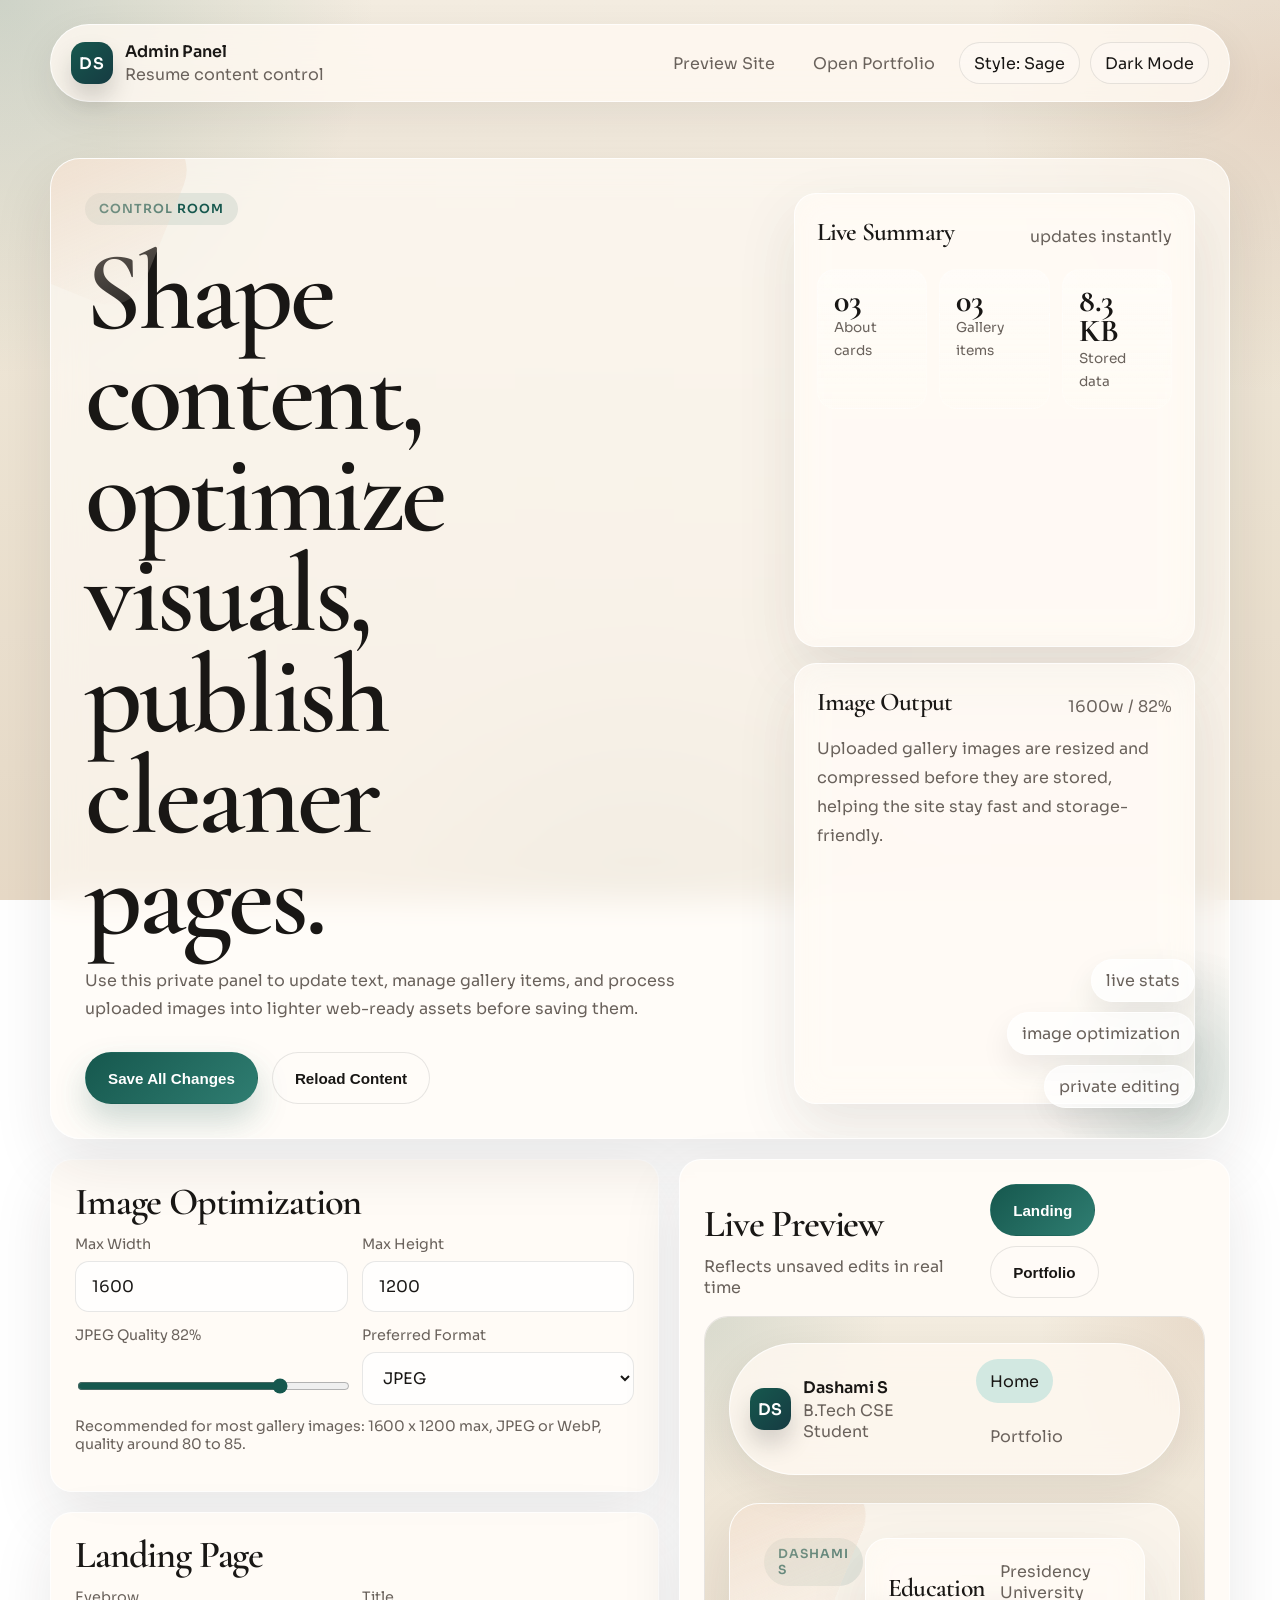
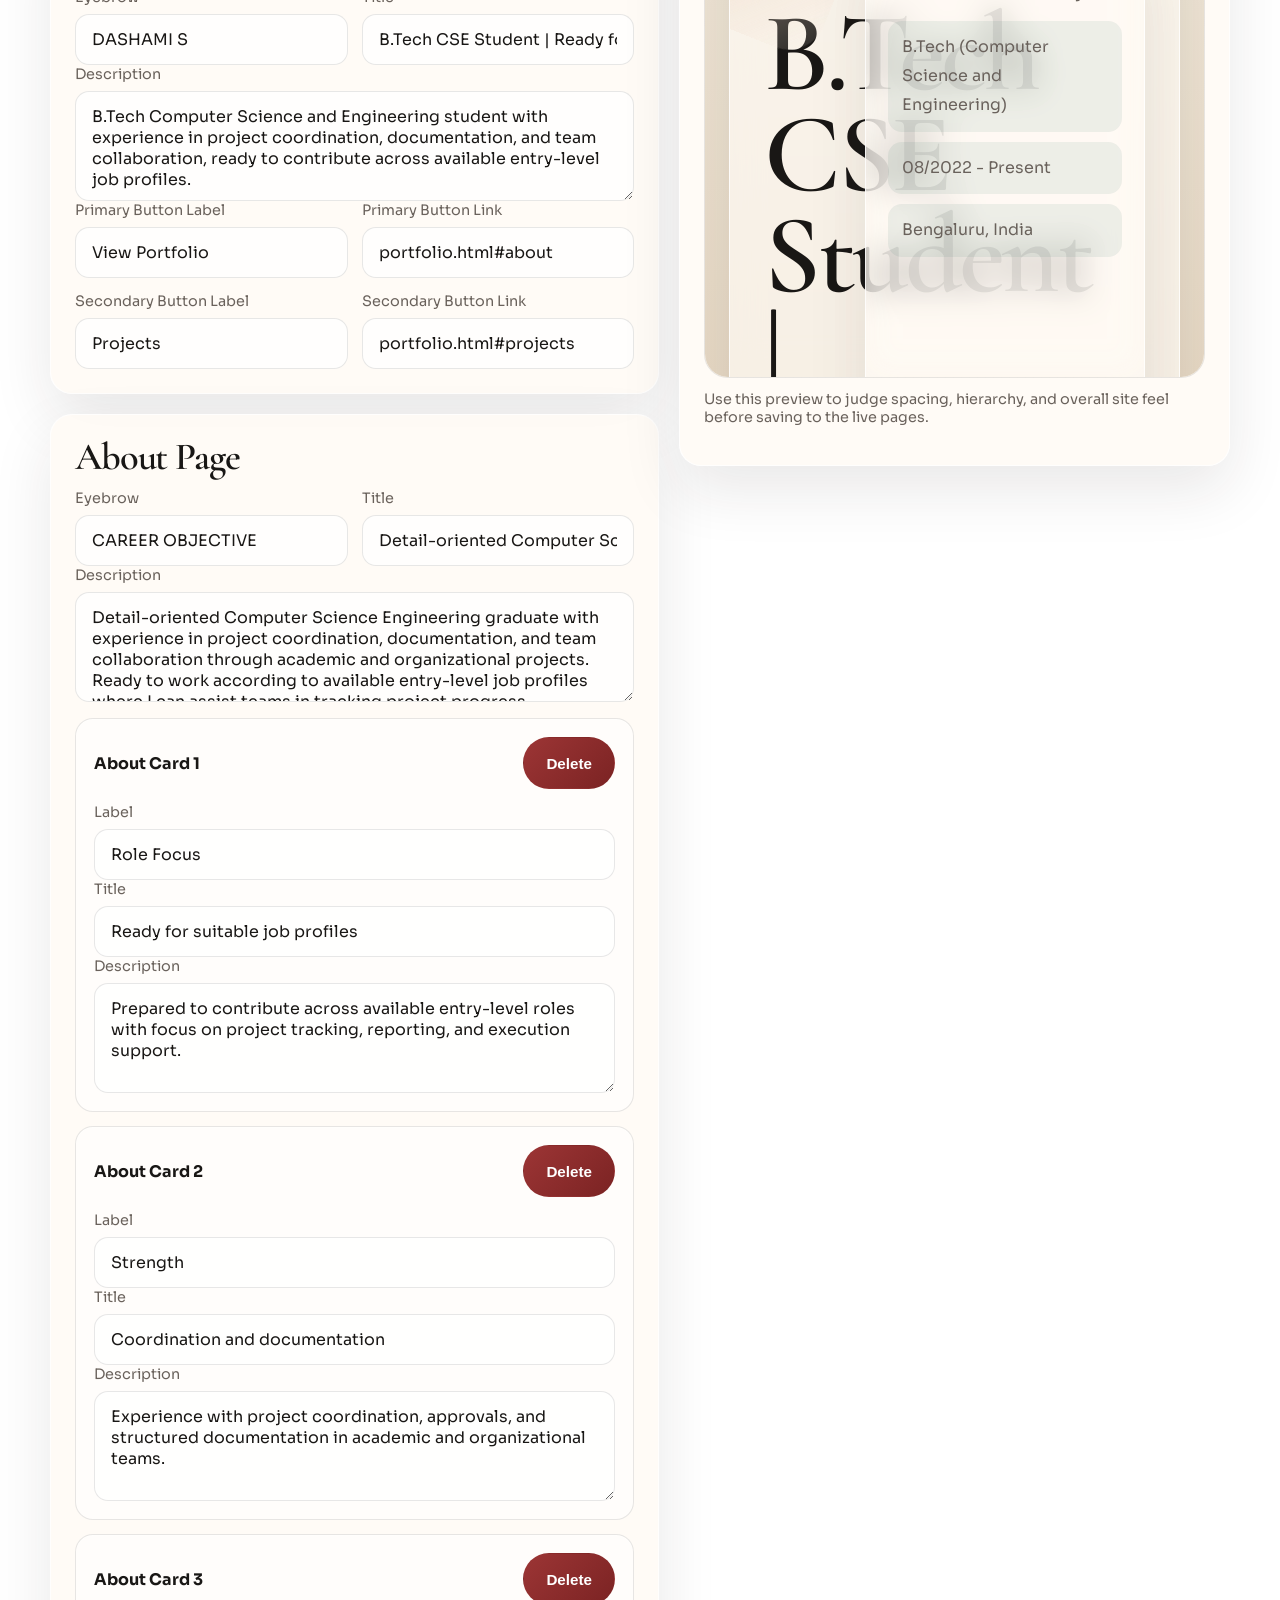
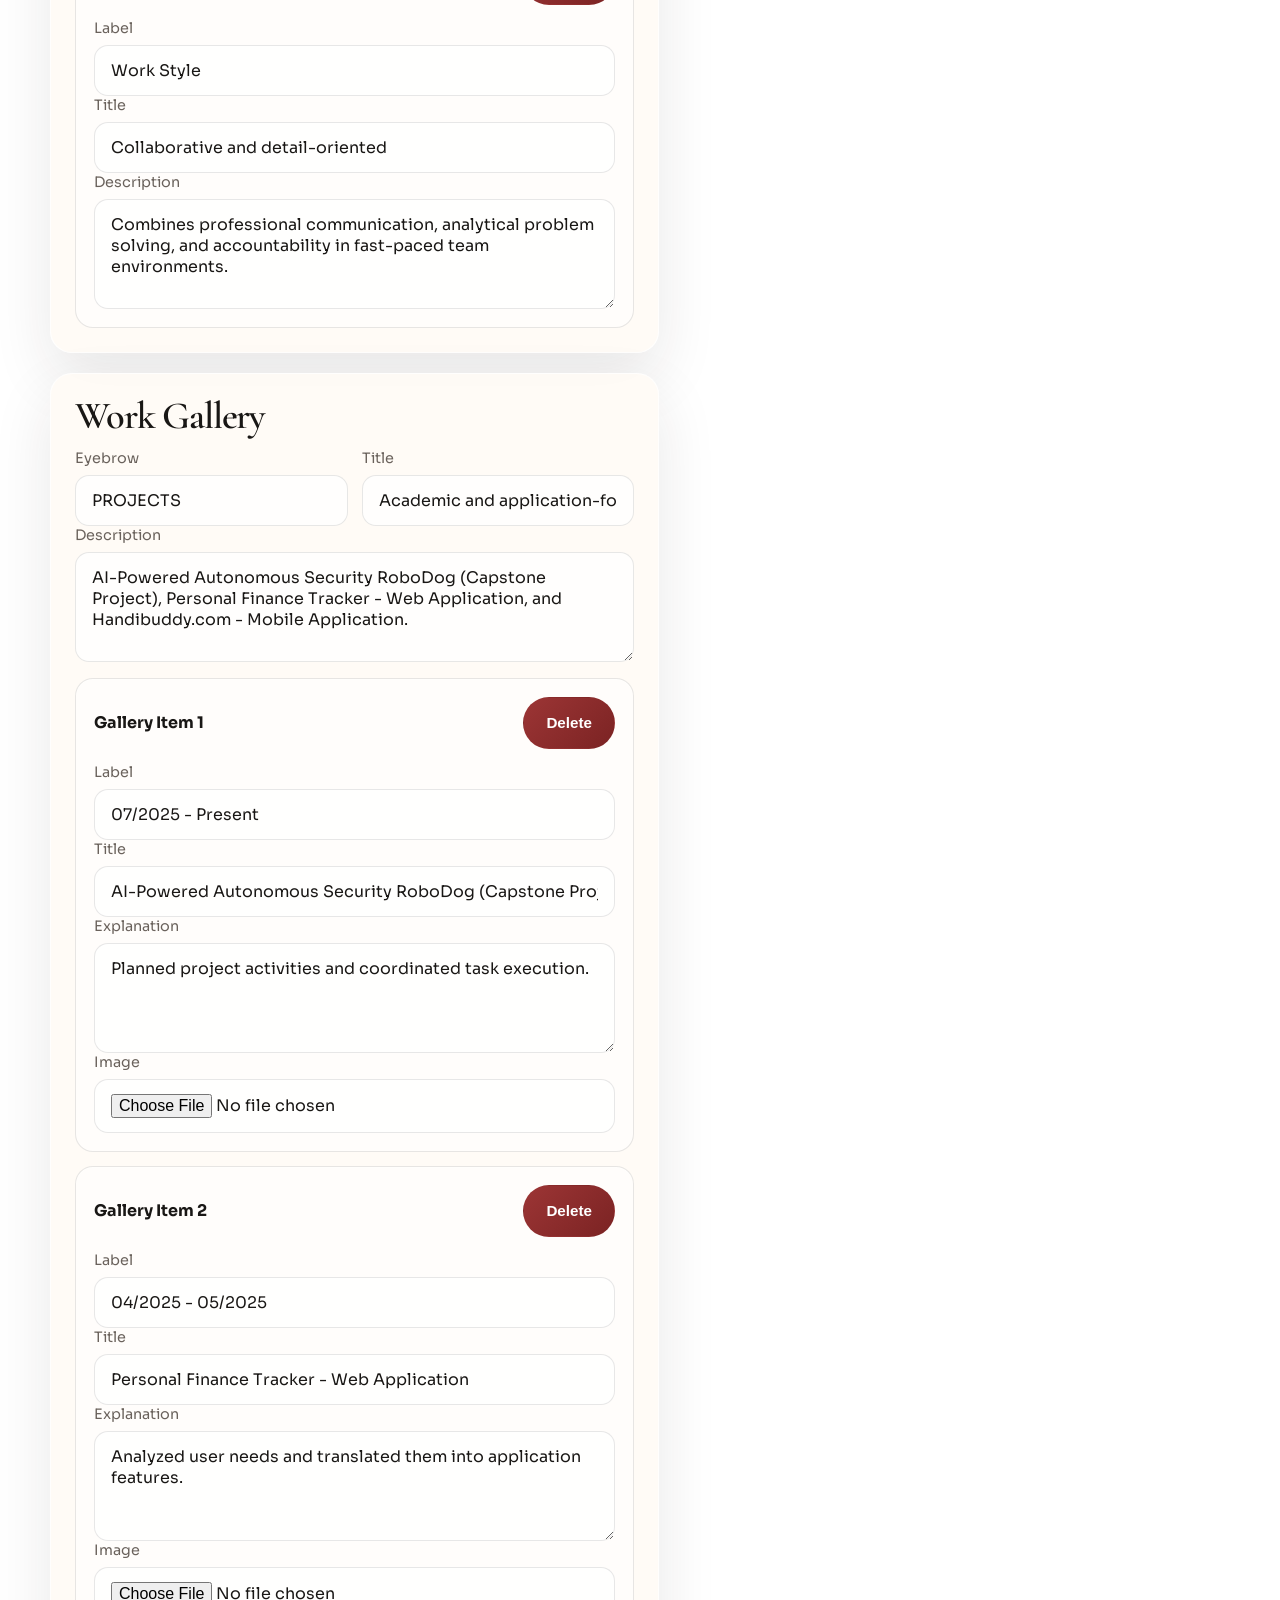
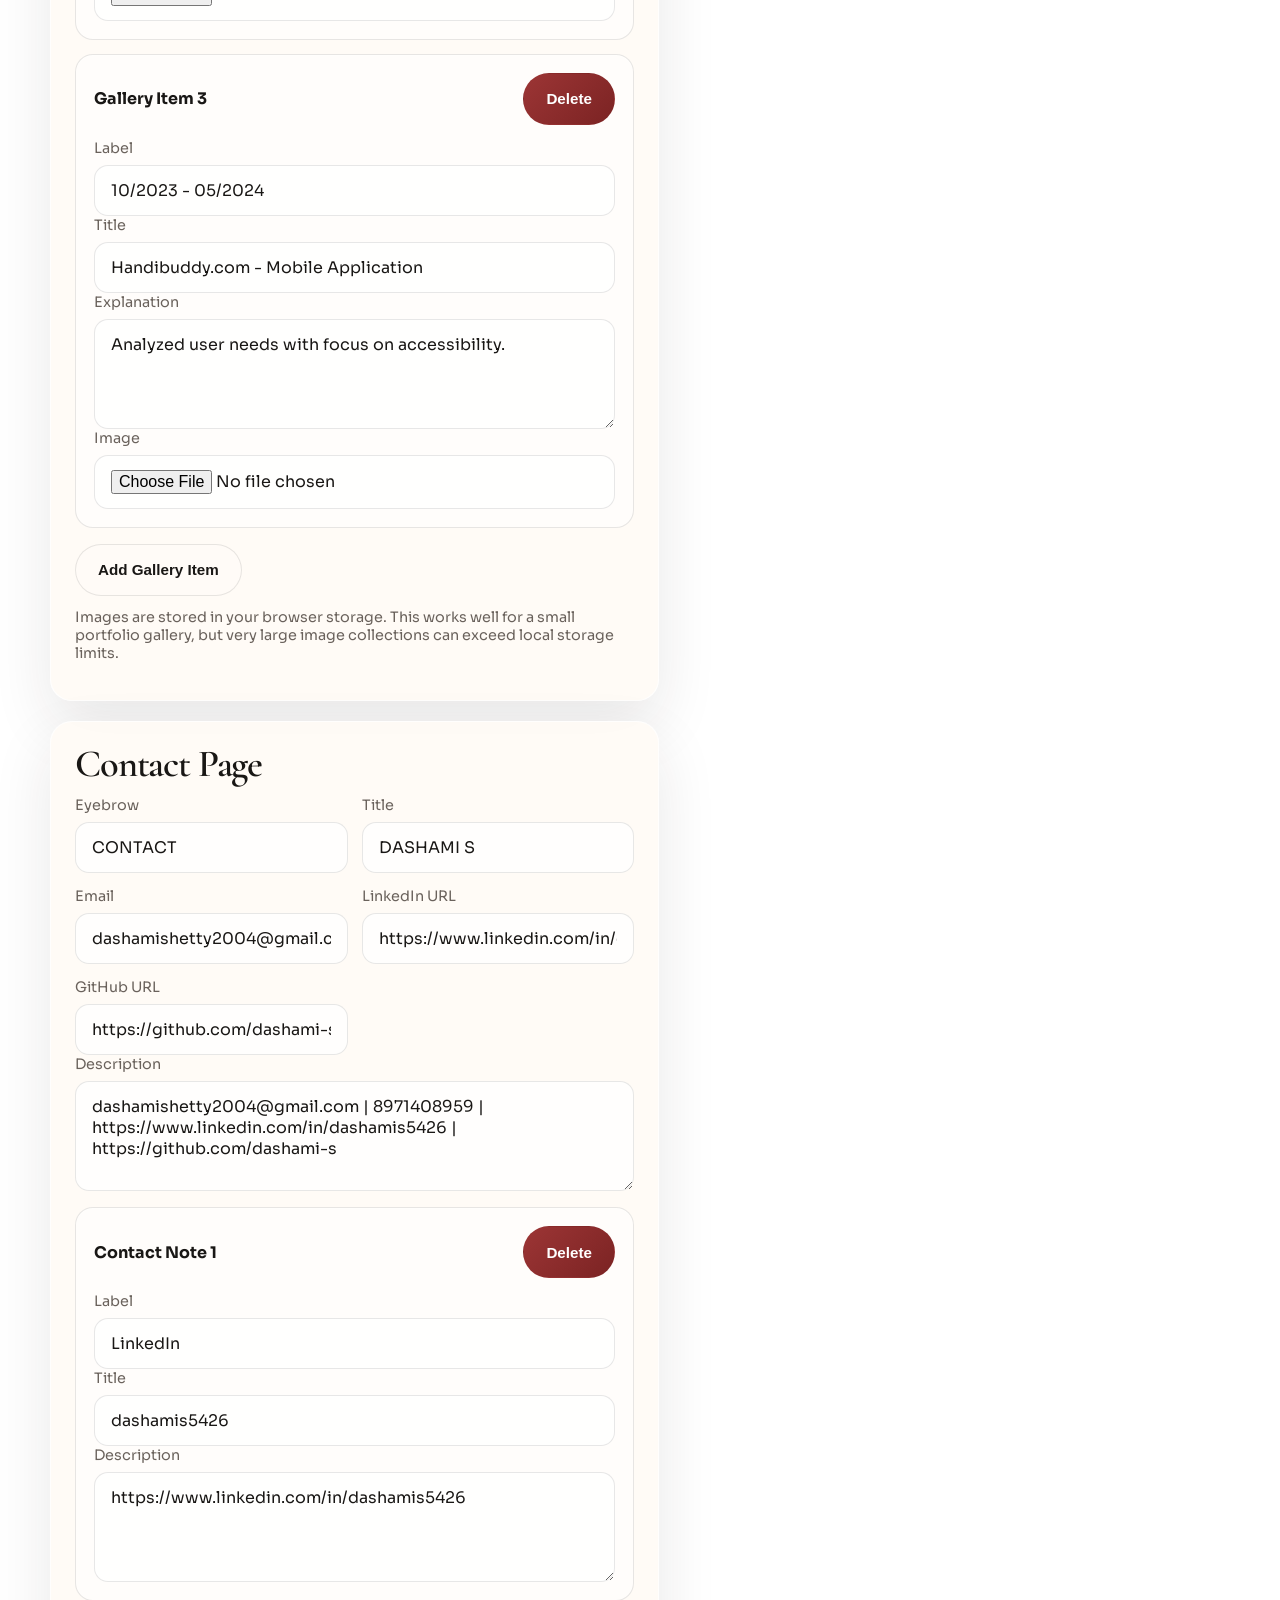
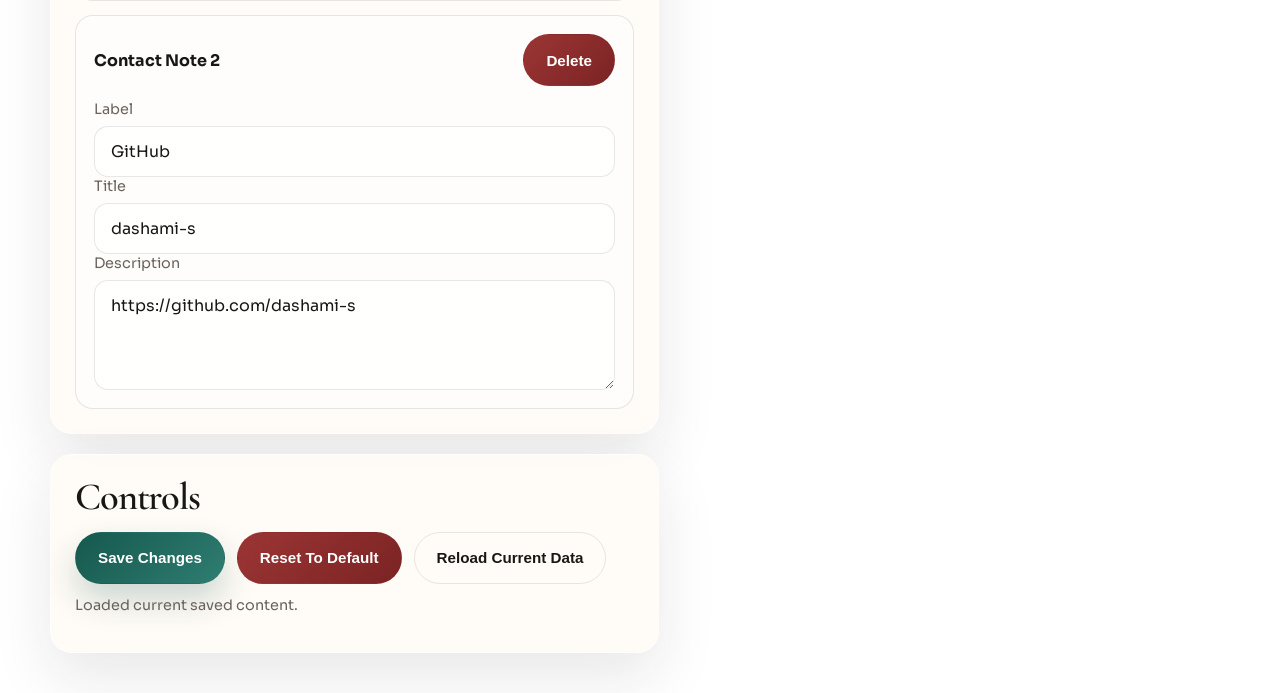
==== commit 886d39cb: "update" ====
--- a/admin.html
+++ b/admin.html
@@ -196,6 +196,10 @@
                 <label for="contact-linkedin-input">LinkedIn URL</label>
                 <input id="contact-linkedin-input" type="text">
               </div>
+              <div class="field">
+                <label for="contact-github-input">GitHub URL</label>
+                <input id="contact-github-input" type="text">
+              </div>
             </div>
             <div class="field">
               <label for="contact-description-input">Description</label>
--- a/styles.css
+++ b/styles.css
@@ -695,6 +695,13 @@
   margin-top: 18px;
 }
 
+.contact-link-row {
+  display: grid;
+  grid-template-columns: minmax(0, 1fr) auto;
+  gap: 10px;
+  align-items: center;
+}
+
 .profile-link {
   display: flex;
   align-items: center;
@@ -708,6 +715,45 @@
 
 .profile-link.static {
   color: var(--muted);
+}
+
+.link-copy {
+  display: inline-flex;
+  align-items: center;
+  justify-content: center;
+  min-height: 48px;
+  min-width: 102px;
+  padding: 0 14px;
+  border-radius: 14px;
+  border: 1px solid var(--line);
+  background: rgba(255, 255, 255, 0.14);
+  color: var(--text);
+  font: inherit;
+  font-size: 0.82rem;
+  letter-spacing: 0.01em;
+  cursor: pointer;
+  transition: transform 0.25s ease, background-color 0.25s ease, border-color 0.25s ease;
+}
+
+.link-copy:hover,
+.link-copy:focus-visible {
+  transform: translateY(-1px);
+  background: var(--accent-soft);
+}
+
+.link-copy.copied {
+  color: #fff;
+  border-color: transparent;
+  background: linear-gradient(135deg, var(--accent), var(--accent-bright));
+}
+
+.note-actions {
+  margin-top: 14px;
+}
+
+.note-actions .link-copy {
+  min-height: 42px;
+  min-width: 96px;
 }
 
 .grid-3 {
@@ -1224,6 +1270,14 @@
     flex-direction: column;
     align-items: flex-start;
   }
+
+  .contact-link-row {
+    grid-template-columns: 1fr;
+  }
+
+  .link-copy {
+    width: 100%;
+  }
 }
 
 @media (hover: none) and (pointer: coarse) {
